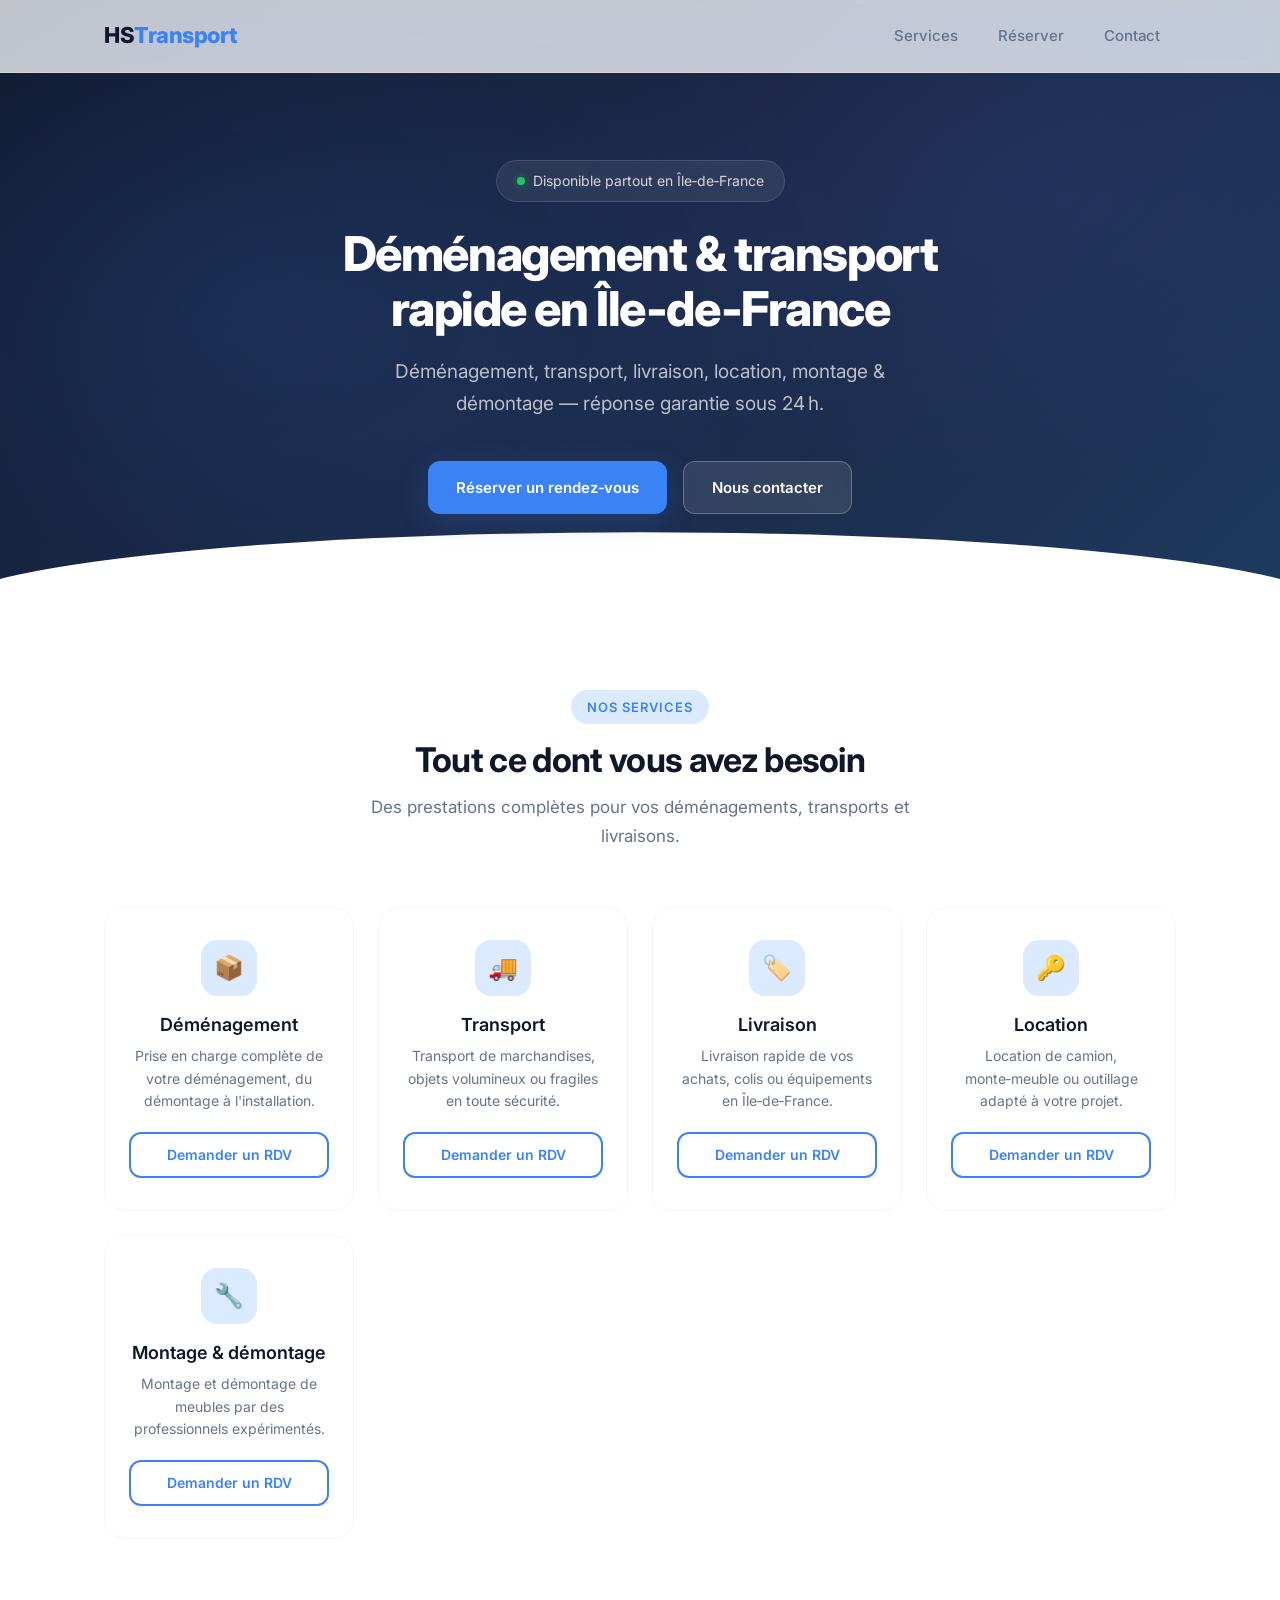
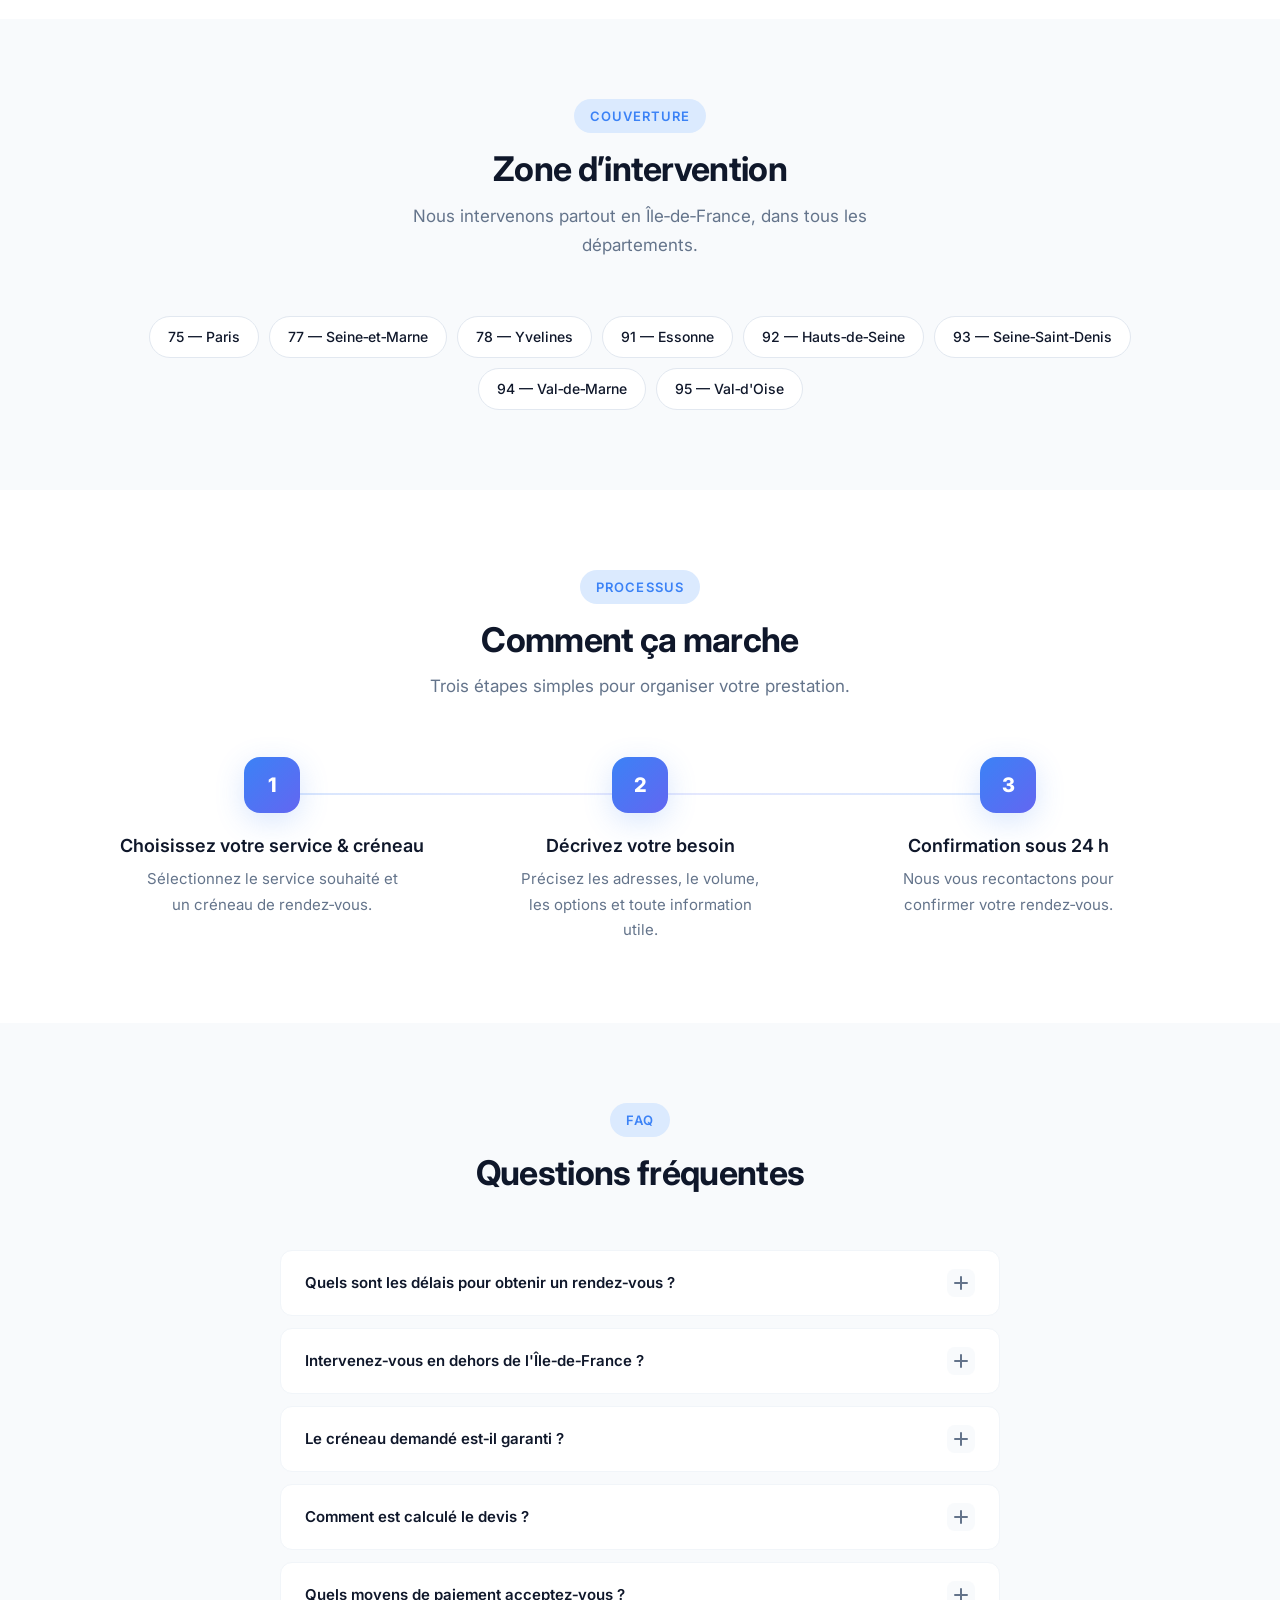
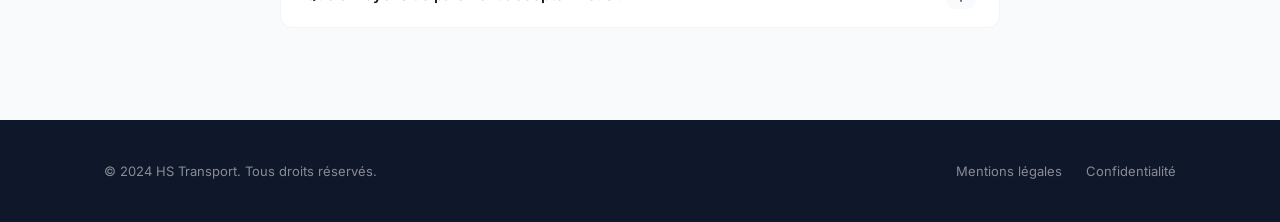
==== index.html @ 6e924445 "Initial commit - Site HS Transport Co-Authored-By: Oz <oz-agent@warp.dev>" ====
<!DOCTYPE html>
<html lang="fr">
<head>
  <meta charset="UTF-8">
  <meta name="viewport" content="width=device-width, initial-scale=1.0">
  <title>Déménagement & Transport en Île-de-France | Réservation rapide</title>
  <meta name="description" content="Déménagement, transport, livraison, location et montage de meubles partout en Île-de-France. Réservez votre créneau en ligne, réponse sous 24h.">
  <link rel="preconnect" href="https://fonts.googleapis.com">
  <link rel="preconnect" href="https://fonts.gstatic.com" crossorigin>
  <link href="https://fonts.googleapis.com/css2?family=Inter:wght@400;500;600;700;800&display=swap" rel="stylesheet">
  <link rel="stylesheet" href="css/style.css">
</head>
<body>

  <!-- ====== HEADER ====== -->
  <header class="header" role="banner">
    <div class="container">
      <a href="index.html" class="logo" aria-label="Accueil">HS<span>Transport</span></a>
      <nav class="nav" id="mainNav" role="navigation" aria-label="Navigation principale">
        <a href="#services">Services</a>
        <a href="reserver.html">Réserver</a>
        <a href="contact.html">Contact</a>
      </nav>
      <button class="nav-toggle" id="navToggle" aria-label="Ouvrir le menu" aria-expanded="false" aria-controls="mainNav">
        <svg viewBox="0 0 24 24" fill="none" stroke-width="2" stroke-linecap="round">
          <line x1="3" y1="6" x2="21" y2="6"/>
          <line x1="3" y1="12" x2="21" y2="12"/>
          <line x1="3" y1="18" x2="21" y2="18"/>
        </svg>
      </button>
    </div>
  </header>

  <!-- ====== HERO ====== -->
  <section class="hero">
    <div class="container">
      <div class="hero-badge"><span class="dot"></span> Disponible partout en Île‑de‑France</div>
      <h1>Déménagement &amp; transport<br>rapide en Île‑de‑France</h1>
      <p>Déménagement, transport, livraison, location, montage &amp; démontage — réponse garantie sous 24 h.</p>
      <div class="hero-btns">
        <a href="reserver.html" class="btn btn-primary">Réserver un rendez‑vous</a>
        <a href="contact.html" class="btn btn-ghost">Nous contacter</a>
      </div>
    </div>
  </section>

  <!-- ====== SERVICES ====== -->
  <section id="services">
    <div class="container">
      <div class="section-header">
        <span class="section-label">Nos services</span>
        <h2>Tout ce dont vous avez besoin</h2>
        <p>Des prestations complètes pour vos déménagements, transports et livraisons.</p>
      </div>
      <div class="services-grid">

        <article class="service-card">
          <div class="icon" aria-hidden="true">📦</div>
          <h3>Déménagement</h3>
          <p>Prise en charge complète de votre déménagement, du démontage à l'installation.</p>
          <a href="reserver.html?service=demenagement" class="btn btn-outline btn-sm">Demander un RDV</a>
        </article>

        <article class="service-card">
          <div class="icon" aria-hidden="true">🚚</div>
          <h3>Transport</h3>
          <p>Transport de marchandises, objets volumineux ou fragiles en toute sécurité.</p>
          <a href="reserver.html?service=transport" class="btn btn-outline btn-sm">Demander un RDV</a>
        </article>

        <article class="service-card">
          <div class="icon" aria-hidden="true">🏷️</div>
          <h3>Livraison</h3>
          <p>Livraison rapide de vos achats, colis ou équipements en Île‑de‑France.</p>
          <a href="reserver.html?service=livraison" class="btn btn-outline btn-sm">Demander un RDV</a>
        </article>

        <article class="service-card">
          <div class="icon" aria-hidden="true">🔑</div>
          <h3>Location</h3>
          <p>Location de camion, monte‑meuble ou outillage adapté à votre projet.</p>
          <a href="reserver.html?service=location" class="btn btn-outline btn-sm">Demander un RDV</a>
        </article>

        <article class="service-card">
          <div class="icon" aria-hidden="true">🔧</div>
          <h3>Montage &amp; démontage</h3>
          <p>Montage et démontage de meubles par des professionnels expérimentés.</p>
          <a href="reserver.html?service=montage-demontage" class="btn btn-outline btn-sm">Demander un RDV</a>
        </article>

      </div>
    </div>
  </section>

  <!-- ====== ZONE ====== -->
  <section class="zone">
    <div class="container">
      <div class="section-header">
        <span class="section-label">Couverture</span>
        <h2>Zone d’intervention</h2>
        <p>Nous intervenons partout en Île‑de‑France, dans tous les départements.</p>
      </div>
      <div class="zone-depts">
        <span>75 — Paris</span>
        <span>77 — Seine‑et‑Marne</span>
        <span>78 — Yvelines</span>
        <span>91 — Essonne</span>
        <span>92 — Hauts‑de‑Seine</span>
        <span>93 — Seine‑Saint‑Denis</span>
        <span>94 — Val‑de‑Marne</span>
        <span>95 — Val‑d'Oise</span>
      </div>
    </div>
  </section>

  <!-- ====== COMMENT ÇA MARCHE ====== -->
  <section>
    <div class="container">
      <div class="section-header">
        <span class="section-label">Processus</span>
        <h2>Comment ça marche</h2>
        <p>Trois étapes simples pour organiser votre prestation.</p>
      </div>
      <div class="steps-grid">
        <div class="step">
          <div class="step-num">1</div>
          <h3>Choisissez votre service &amp; créneau</h3>
          <p>Sélectionnez le service souhaité et un créneau de rendez‑vous.</p>
        </div>
        <div class="step">
          <div class="step-num">2</div>
          <h3>Décrivez votre besoin</h3>
          <p>Précisez les adresses, le volume, les options et toute information utile.</p>
        </div>
        <div class="step">
          <div class="step-num">3</div>
          <h3>Confirmation sous 24 h</h3>
          <p>Nous vous recontactons pour confirmer votre rendez‑vous.</p>
        </div>
      </div>
    </div>
  </section>

  <!-- ====== FAQ ====== -->
  <section class="faq-section">
    <div class="container">
      <div class="section-header">
        <span class="section-label">FAQ</span>
        <h2>Questions fréquentes</h2>
      </div>
      <div class="faq-list">
        <div class="faq-item">
          <button class="faq-question" aria-expanded="false">Quels sont les délais pour obtenir un rendez‑vous ?</button>
          <div class="faq-answer" role="region">
            <p>Nous vous répondons sous 24 heures après réception de votre demande, du lundi au samedi.</p>
          </div>
        </div>
        <div class="faq-item">
          <button class="faq-question" aria-expanded="false">Intervenez‑vous en dehors de l'Île‑de‑France ?</button>
          <div class="faq-answer" role="region">
            <p>Nous couvrons principalement l'Île‑de‑France (75, 77, 78, 91, 92, 93, 94, 95). Pour les trajets plus lointains, contactez‑nous pour étudier la faisabilité.</p>
          </div>
        </div>
        <div class="faq-item">
          <button class="faq-question" aria-expanded="false">Le créneau demandé est‑il garanti ?</button>
          <div class="faq-answer" role="region">
            <p>Le créneau est une demande, pas une confirmation automatique. Nous vous confirmons la date et l'heure sous 24 h par téléphone ou email.</p>
          </div>
        </div>
        <div class="faq-item">
          <button class="faq-question" aria-expanded="false">Comment est calculé le devis ?</button>
          <div class="faq-answer" role="region">
            <p>Le devis dépend du type de prestation, du volume, de la distance et des options choisies. Nous établissons un devis personnalisé après le rendez‑vous.</p>
          </div>
        </div>
        <div class="faq-item">
          <button class="faq-question" aria-expanded="false">Quels moyens de paiement acceptez‑vous ?</button>
          <div class="faq-answer" role="region">
            <p>Le paiement s'effectue après la prestation, par virement, chèque ou espèces. Aucun paiement en ligne n'est demandé.</p>
          </div>
        </div>
      </div>
    </div>
  </section>

  <!-- ====== FOOTER ====== -->
  <footer class="footer" role="contentinfo">
    <div class="container">
      <p>&copy; 2024 HS Transport. Tous droits réservés.</p>
      <div class="footer-links">
        <a href="mentions-legales.html">Mentions légales</a>
        <a href="confidentialite.html">Confidentialité</a>
      </div>
    </div>
  </footer>

  <script src="js/main.js"></script>
</body>
</html>
---- css/style.css ----
/* ============================================
   HS TRANSPORT — DESIGN MODERNE
   ============================================ */

/* ---------- VARIABLES ---------- */
:root {
  --accent: #3b82f6;
  --accent-hover: #2563eb;
  --accent-light: #dbeafe;
  --accent-glow: rgba(59, 130, 246, 0.25);
  --text: #0f172a;
  --text-light: #64748b;
  --text-muted: #94a3b8;
  --bg: #ffffff;
  --bg-alt: #f8fafc;
  --bg-dark: #0f172a;
  --bg-dark-soft: #1e293b;
  --border: #e2e8f0;
  --border-light: #f1f5f9;
  --radius: 12px;
  --radius-lg: 20px;
  --radius-full: 9999px;
  --shadow-sm: 0 1px 2px rgba(0,0,0,0.04);
  --shadow: 0 4px 16px rgba(0,0,0,0.06);
  --shadow-md: 0 8px 30px rgba(0,0,0,0.08);
  --shadow-lg: 0 20px 50px rgba(0,0,0,0.12);
  --shadow-accent: 0 8px 30px rgba(59,130,246,0.2);
  --max-w: 1120px;
  --font: 'Inter', -apple-system, BlinkMacSystemFont, 'Segoe UI', sans-serif;
  --transition: 0.3s cubic-bezier(0.4, 0, 0.2, 1);
}

/* ---------- RESET ---------- */
*, *::before, *::after { box-sizing: border-box; margin: 0; padding: 0; }
html { scroll-behavior: smooth; font-size: 16px; }

body {
  font-family: var(--font);
  color: var(--text);
  background: var(--bg);
  line-height: 1.7;
  -webkit-font-smoothing: antialiased;
  -moz-osx-font-smoothing: grayscale;
  overflow-x: hidden;
}

img { max-width: 100%; display: block; }
a { color: var(--accent); text-decoration: none; transition: color var(--transition); }
a:hover { color: var(--accent-hover); }
ul { list-style: none; }

.sr-only {
  position: absolute; width: 1px; height: 1px;
  padding: 0; margin: -1px; overflow: hidden;
  clip: rect(0,0,0,0); white-space: nowrap; border: 0;
}

.ohnohoney { position: absolute; left: -9999px; opacity: 0; height: 0; width: 0; }

/* ---------- LAYOUT ---------- */
.container { width: 100%; max-width: var(--max-w); margin: 0 auto; padding: 0 1.5rem; }
section { padding: 5rem 0; }

/* ---------- TYPOGRAPHY ---------- */
h1 {
  font-size: clamp(2rem, 5vw, 3rem);
  font-weight: 800;
  line-height: 1.15;
  letter-spacing: -0.03em;
}
h2 {
  font-size: clamp(1.5rem, 3.5vw, 2.125rem);
  font-weight: 700;
  line-height: 1.2;
  letter-spacing: -0.02em;
}
h3 { font-size: 1.125rem; font-weight: 600; line-height: 1.4; }
p { color: var(--text-light); }

.section-header { text-align: center; margin-bottom: 3.5rem; }
.section-header p { margin-top: 0.75rem; max-width: 540px; margin-left: auto; margin-right: auto; font-size: 1.0625rem; }
.section-label {
  display: inline-block;
  font-size: 0.8125rem;
  font-weight: 600;
  text-transform: uppercase;
  letter-spacing: 0.08em;
  color: var(--accent);
  background: var(--accent-light);
  padding: 0.375rem 1rem;
  border-radius: var(--radius-full);
  margin-bottom: 1rem;
}

/* ---------- BUTTONS ---------- */
.btn {
  display: inline-flex; align-items: center; justify-content: center; gap: 0.5rem;
  padding: 0.8125rem 1.75rem; border-radius: var(--radius);
  font-size: 0.9375rem; font-weight: 600; cursor: pointer;
  border: none; transition: all var(--transition); text-decoration: none;
  white-space: nowrap; position: relative;
}
.btn-primary {
  background: var(--accent); color: #fff;
  box-shadow: var(--shadow-accent);
}
.btn-primary:hover {
  background: var(--accent-hover); color: #fff;
  transform: translateY(-2px);
  box-shadow: 0 12px 35px rgba(59,130,246,0.3);
}
.btn-outline {
  background: transparent; color: var(--accent);
  border: 2px solid var(--accent);
}
.btn-outline:hover {
  background: var(--accent); color: #fff;
  transform: translateY(-2px);
}
.btn-white {
  background: #fff; color: var(--bg-dark);
  box-shadow: var(--shadow);
}
.btn-white:hover {
  color: var(--accent); transform: translateY(-2px);
  box-shadow: var(--shadow-md);
}
.btn-ghost {
  background: rgba(255,255,255,0.1); color: #fff;
  border: 1.5px solid rgba(255,255,255,0.25);
  backdrop-filter: blur(8px);
}
.btn-ghost:hover {
  background: rgba(255,255,255,0.2); color: #fff;
  transform: translateY(-2px);
}
.btn-sm { padding: 0.5625rem 1.125rem; font-size: 0.875rem; }
.btn:disabled { opacity: 0.5; cursor: not-allowed; transform: none !important; }

/* ---------- HEADER (Glassmorphism) ---------- */
.header {
  position: fixed; top: 0; left: 0; right: 0; z-index: 100;
  background: rgba(255, 255, 255, 0.75);
  backdrop-filter: blur(16px) saturate(180%);
  -webkit-backdrop-filter: blur(16px) saturate(180%);
  border-bottom: 1px solid rgba(226, 232, 240, 0.5);
  transition: background var(--transition), box-shadow var(--transition);
}
.header.scrolled {
  background: rgba(255, 255, 255, 0.92);
  box-shadow: 0 1px 20px rgba(0,0,0,0.06);
}
.header .container {
  display: flex; align-items: center; justify-content: space-between;
  height: 72px;
}
.logo {
  font-size: 1.375rem; font-weight: 800; color: var(--text);
  letter-spacing: -0.02em;
}
.logo:hover { text-decoration: none; color: var(--text); }
.logo span { color: var(--accent); }

.nav { display: flex; align-items: center; gap: 0.5rem; }
.nav a {
  font-size: 0.9375rem; font-weight: 500; color: var(--text-light);
  padding: 0.5rem 1rem; border-radius: var(--radius);
  transition: all var(--transition);
}
.nav a:hover { color: var(--accent); background: var(--accent-light); text-decoration: none; }
.nav a.active { color: var(--accent); background: var(--accent-light); }
.nav .btn { margin-left: 0.5rem; }

.nav-toggle { display: none; background: none; border: none; cursor: pointer; padding: 0.5rem; }
.nav-toggle svg { width: 24px; height: 24px; stroke: var(--text); stroke-width: 2; }

/* ---------- HERO (Gradient sombre) ---------- */
.hero {
  padding: 10rem 0 6rem;
  background: linear-gradient(135deg, var(--bg-dark) 0%, #1a2744 50%, #1e3a5f 100%);
  position: relative;
  overflow: hidden;
}
.hero::before {
  content: '';
  position: absolute; inset: 0;
  background:
    radial-gradient(ellipse 600px 400px at 20% 50%, rgba(59,130,246,0.15), transparent),
    radial-gradient(ellipse 500px 300px at 80% 30%, rgba(99,102,241,0.1), transparent);
}
.hero::after {
  content: '';
  position: absolute; bottom: -2px; left: 0; right: 0; height: 80px;
  background: var(--bg);
  clip-path: ellipse(55% 100% at 50% 100%);
}
.hero .container { position: relative; z-index: 1; text-align: center; }
.hero h1 { color: #fff; margin-bottom: 1.25rem; }
.hero p {
  color: rgba(255,255,255,0.7); font-size: 1.1875rem;
  max-width: 560px; margin: 0 auto 2.5rem;
}
.hero-btns { display: flex; gap: 1rem; justify-content: center; flex-wrap: wrap; }

/* Floating badge */
.hero-badge {
  display: inline-flex; align-items: center; gap: 0.5rem;
  background: rgba(255,255,255,0.08); backdrop-filter: blur(8px);
  border: 1px solid rgba(255,255,255,0.12);
  padding: 0.5rem 1.25rem; border-radius: var(--radius-full);
  font-size: 0.875rem; color: rgba(255,255,255,0.8);
  margin-bottom: 1.5rem;
}
.hero-badge .dot {
  width: 8px; height: 8px; border-radius: 50%;
  background: #22c55e;
  box-shadow: 0 0 8px rgba(34,197,94,0.5);
  animation: pulse 2s ease-in-out infinite;
}
@keyframes pulse {
  0%, 100% { opacity: 1; }
  50% { opacity: 0.4; }
}

/* ---------- SERVICES (Cards modernes) ---------- */
.services-grid {
  display: grid; grid-template-columns: repeat(auto-fit, minmax(200px, 1fr));
  gap: 1.5rem;
}
.service-card {
  background: var(--bg);
  border: 1px solid var(--border-light);
  border-radius: var(--radius-lg);
  padding: 2rem 1.5rem;
  text-align: center;
  transition: all var(--transition);
  position: relative;
  overflow: hidden;
}
.service-card::before {
  content: '';
  position: absolute; top: 0; left: 0; right: 0; height: 3px;
  background: linear-gradient(90deg, var(--accent), #818cf8);
  opacity: 0; transition: opacity var(--transition);
}
.service-card:hover {
  box-shadow: var(--shadow-md);
  transform: translateY(-4px);
  border-color: transparent;
}
.service-card:hover::before { opacity: 1; }

.service-card .icon {
  width: 56px; height: 56px; border-radius: 16px;
  background: var(--accent-light);
  display: inline-flex; align-items: center; justify-content: center;
  font-size: 1.5rem; margin-bottom: 1rem;
  transition: all var(--transition);
}
.service-card:hover .icon {
  background: var(--accent);
  transform: scale(1.08);
  box-shadow: var(--shadow-accent);
}
.service-card h3 { margin-bottom: 0.5rem; }
.service-card p { font-size: 0.875rem; margin-bottom: 1.25rem; line-height: 1.6; }
.service-card .btn { width: 100%; }

/* ---------- ZONE ---------- */
.zone {
  background: var(--bg-alt);
  position: relative;
}
.zone-depts {
  display: flex; flex-wrap: wrap; gap: 0.625rem;
  justify-content: center; margin-top: 1.5rem;
}
.zone-depts span {
  background: var(--bg); border: 1px solid var(--border);
  padding: 0.5rem 1.125rem; border-radius: var(--radius-full);
  font-size: 0.875rem; font-weight: 500;
  transition: all var(--transition);
}
.zone-depts span:hover {
  border-color: var(--accent); color: var(--accent);
  box-shadow: var(--shadow-sm);
}

/* ---------- STEPS (Ligne de connexion) ---------- */
.steps-grid {
  display: grid; grid-template-columns: repeat(3, 1fr);
  gap: 2rem; position: relative;
}
.steps-grid::before {
  content: '';
  position: absolute; top: 36px; left: 15%; right: 15%;
  height: 2px;
  background: linear-gradient(90deg, var(--accent), #818cf8, var(--accent));
  opacity: 0.2;
}
.step { text-align: center; position: relative; }
.step-num {
  width: 56px; height: 56px; border-radius: 16px;
  background: linear-gradient(135deg, var(--accent), #6366f1);
  color: #fff;
  display: inline-flex; align-items: center; justify-content: center;
  font-size: 1.25rem; font-weight: 800; margin-bottom: 1.25rem;
  box-shadow: var(--shadow-accent);
  position: relative;
}
.step h3 { margin-bottom: 0.5rem; }
.step p { font-size: 0.9375rem; max-width: 260px; margin: 0 auto; }

/* ---------- FAQ ---------- */
.faq-section { background: var(--bg-alt); }
.faq-list { max-width: 720px; margin: 0 auto; }
.faq-item {
  background: var(--bg);
  border: 1px solid var(--border-light);
  border-radius: var(--radius);
  margin-bottom: 0.75rem;
  overflow: hidden;
  transition: all var(--transition);
}
.faq-item:hover { border-color: var(--border); }
.faq-item.open {
  border-color: var(--accent);
  box-shadow: 0 0 0 3px var(--accent-glow);
}
.faq-question {
  width: 100%; display: flex; align-items: center; justify-content: space-between;
  padding: 1.125rem 1.5rem;
  background: none; border: none; cursor: pointer;
  font-size: 0.9375rem; font-weight: 600; color: var(--text); text-align: left;
  font-family: var(--font);
}
.faq-question::after {
  content: '';
  width: 28px; height: 28px; flex-shrink: 0;
  background: var(--bg-alt);
  border-radius: 8px;
  background-image: url("data:image/svg+xml,%3Csvg xmlns='http://www.w3.org/2000/svg' width='14' height='14' fill='none' stroke='%2364748b' stroke-width='2' stroke-linecap='round'%3E%3Cpath d='M7 1v12M1 7h12'/%3E%3C/svg%3E");
  background-repeat: no-repeat;
  background-position: center;
  transition: all var(--transition);
}
.faq-item.open .faq-question::after {
  background-color: var(--accent-light);
  background-image: url("data:image/svg+xml,%3Csvg xmlns='http://www.w3.org/2000/svg' width='14' height='14' fill='none' stroke='%233b82f6' stroke-width='2' stroke-linecap='round'%3E%3Cpath d='M1 7h12'/%3E%3C/svg%3E");
}
.faq-answer {
  max-height: 0; overflow: hidden;
  transition: max-height 0.35s ease;
}
.faq-answer p {
  padding: 0 1.5rem 1.25rem;
  font-size: 0.9375rem; line-height: 1.7;
}
.faq-item.open .faq-answer { max-height: 300px; }

/* ---------- FORMS ---------- */
.form-page { padding: 8rem 0 5rem; }
.form-page .container { max-width: 700px; }
.form-page h1 { text-align: center; margin-bottom: 0.5rem; }
.form-page > .container > p { text-align: center; margin-bottom: 2.5rem; font-size: 1.0625rem; }

.form-group { margin-bottom: 1.375rem; }
.form-group label {
  display: block; font-size: 0.875rem; font-weight: 600;
  margin-bottom: 0.5rem; color: var(--text);
}
.form-group label .req { color: #ef4444; }
.form-group input,
.form-group select,
.form-group textarea {
  width: 100%; padding: 0.75rem 1rem;
  border: 1.5px solid var(--border); border-radius: var(--radius);
  font-size: 0.9375rem; font-family: var(--font);
  transition: all var(--transition); background: var(--bg);
  color: var(--text);
}
.form-group input::placeholder,
.form-group textarea::placeholder { color: var(--text-muted); }
.form-group input:focus,
.form-group select:focus,
.form-group textarea:focus {
  outline: none; border-color: var(--accent);
  box-shadow: 0 0 0 4px var(--accent-glow);
}
.form-group textarea { resize: vertical; min-height: 110px; }
.form-group .error-msg {
  color: #ef4444; font-size: 0.8125rem; margin-top: 0.375rem;
  display: none; font-weight: 500;
}
.form-group.has-error input,
.form-group.has-error select,
.form-group.has-error textarea {
  border-color: #ef4444;
  box-shadow: 0 0 0 4px rgba(239,68,68,0.1);
}
.form-group.has-error .error-msg { display: block; }

.form-row { display: grid; grid-template-columns: 1fr 1fr; gap: 1.125rem; }

/* Checkbox group */
.checkbox-group { display: flex; flex-direction: column; gap: 0.625rem; margin-top: 0.375rem; }
.checkbox-group label {
  display: flex; align-items: center; gap: 0.625rem;
  font-weight: 400; cursor: pointer; font-size: 0.9375rem;
  padding: 0.5rem 0.75rem; border-radius: var(--radius);
  transition: background var(--transition);
}
.checkbox-group label:hover { background: var(--bg-alt); }
.checkbox-group input[type="checkbox"] {
  width: 18px; height: 18px; accent-color: var(--accent);
  border-radius: 4px;
}

/* Wizard steps */
.wizard-steps {
  display: flex; justify-content: center; gap: 0; margin-bottom: 2.5rem;
}
.wizard-step {
  display: flex; align-items: center; gap: 0.625rem;
  font-size: 0.875rem; font-weight: 600; color: var(--text-muted);
  padding: 0.625rem 1.125rem;
  transition: all var(--transition);
}
.wizard-step .num {
  width: 32px; height: 32px; border-radius: 10px;
  display: inline-flex; align-items: center; justify-content: center;
  font-size: 0.8125rem; font-weight: 700;
  border: 2px solid var(--border); color: var(--text-muted);
  transition: all var(--transition);
}
.wizard-step.active { color: var(--accent); }
.wizard-step.active .num {
  background: var(--accent); color: #fff; border-color: var(--accent);
  box-shadow: var(--shadow-accent);
}
.wizard-step.done .num {
  background: #22c55e; color: #fff; border-color: #22c55e;
  box-shadow: 0 4px 12px rgba(34,197,94,0.25);
}
.wizard-step.done { color: #22c55e; }
.wizard-divider {
  width: 48px; height: 2px;
  background: var(--border); align-self: center;
  border-radius: 1px;
}

.wizard-panel { display: none; }
.wizard-panel.active { display: block; animation: fadeIn 0.3s ease; }

.form-actions {
  display: flex; gap: 1rem; justify-content: flex-end; margin-top: 2rem;
}

/* RGPD */
.rgpd-group { margin: 1.75rem 0; }
.rgpd-group label {
  display: flex; align-items: flex-start; gap: 0.625rem;
  font-weight: 400; font-size: 0.875rem; cursor: pointer;
  color: var(--text-light); line-height: 1.6;
}
.rgpd-group input[type="checkbox"] {
  margin-top: 0.2rem; width: 18px; height: 18px; flex-shrink: 0;
  accent-color: var(--accent);
}

/* ---------- CONFIRMATION ---------- */
.confirmation {
  text-align: center; padding: 8rem 0 5rem;
}
.confirmation .check-icon {
  width: 80px; height: 80px;
  background: linear-gradient(135deg, #22c55e, #16a34a);
  border-radius: 24px;
  display: inline-flex; align-items: center; justify-content: center;
  margin-bottom: 2rem;
  box-shadow: 0 12px 30px rgba(34,197,94,0.25);
}
.confirmation .check-icon svg { width: 36px; height: 36px; stroke: #fff; }
.confirmation h2 { margin-bottom: 0.75rem; }
.confirmation p { max-width: 480px; margin: 0 auto 2rem; font-size: 1.0625rem; }

/* ---------- CONTACT ---------- */
.contact-grid { display: grid; grid-template-columns: 1fr 1fr; gap: 3.5rem; }
.contact-info h3 { margin-bottom: 1.25rem; font-size: 1.25rem; }
.contact-info-item {
  display: flex; align-items: flex-start; gap: 1rem; margin-bottom: 1.25rem;
}
.contact-info-item svg {
  width: 20px; height: 20px; stroke: var(--accent); flex-shrink: 0; margin-top: 4px;
}
.contact-info-item p { color: var(--text); font-size: 0.9375rem; }
.contact-info-item strong { display: block; font-size: 0.9375rem; color: var(--text); margin-bottom: 0.125rem; }

.contact-badge {
  margin-top: 2rem; padding: 1.25rem 1.5rem;
  background: linear-gradient(135deg, var(--accent-light), #ede9fe);
  border-radius: var(--radius);
  border: none;
}
.contact-badge p { color: var(--text); font-size: 0.9375rem; font-weight: 600; }

/* ---------- FOOTER ---------- */
.footer {
  background: var(--bg-dark); color: rgba(255,255,255,0.5);
  padding: 2.5rem 0;
}
.footer .container {
  display: flex; align-items: center; justify-content: space-between;
  flex-wrap: wrap; gap: 1rem;
}
.footer p { font-size: 0.8125rem; color: rgba(255,255,255,0.5); }
.footer-links { display: flex; gap: 1.5rem; }
.footer-links a {
  font-size: 0.8125rem; color: rgba(255,255,255,0.5);
  transition: color var(--transition);
}
.footer-links a:hover { color: #fff; }

/* ---------- LEGAL PAGES ---------- */
.legal-page { padding: 8rem 0 5rem; }
.legal-page .container { max-width: 720px; }
.legal-page h1 { margin-bottom: 2rem; }
.legal-page h2 { font-size: 1.25rem; margin-top: 2.5rem; margin-bottom: 0.75rem; }
.legal-page p, .legal-page li {
  font-size: 0.9375rem; color: var(--text-light);
  margin-bottom: 0.75rem; line-height: 1.7;
}
.legal-page ul { padding-left: 1.25rem; list-style: disc; }

/* ---------- ANIMATIONS ---------- */
@keyframes fadeIn {
  from { opacity: 0; transform: translateY(8px); }
  to { opacity: 1; transform: translateY(0); }
}
@keyframes fadeUp {
  from { opacity: 0; transform: translateY(24px); }
  to { opacity: 1; transform: translateY(0); }
}

@media (prefers-reduced-motion: no-preference) {
  .service-card { animation: fadeUp 0.5s ease forwards; }
  .service-card:nth-child(1) { animation-delay: 0s; }
  .service-card:nth-child(2) { animation-delay: 0.06s; }
  .service-card:nth-child(3) { animation-delay: 0.12s; }
  .service-card:nth-child(4) { animation-delay: 0.18s; }
  .service-card:nth-child(5) { animation-delay: 0.24s; }
}

/* ---------- RESPONSIVE ---------- */
@media (max-width: 768px) {
  section { padding: 3.5rem 0; }

  .nav {
    display: none; position: fixed; top: 72px; left: 0; right: 0;
    background: rgba(255,255,255,0.97);
    backdrop-filter: blur(16px);
    flex-direction: column; padding: 1.5rem;
    gap: 0.5rem; border-bottom: 1px solid var(--border);
    box-shadow: var(--shadow-lg);
  }
  .nav.open { display: flex; }
  .nav a { padding: 0.75rem 1rem; }
  .nav-toggle { display: block; }

  .hero { padding: 8rem 0 4.5rem; }
  .hero::after { height: 40px; }

  .services-grid { grid-template-columns: 1fr; }
  .steps-grid { grid-template-columns: 1fr; gap: 2rem; }
  .steps-grid::before { display: none; }

  .form-page { padding: 6rem 0 4rem; }
  .form-row { grid-template-columns: 1fr; }
  .contact-grid { grid-template-columns: 1fr; gap: 2.5rem; }

  .wizard-step span:not(.num) { display: none; }

  .confirmation { padding: 6rem 0 4rem; }
  .legal-page { padding: 6rem 0 4rem; }

  .footer .container { flex-direction: column; text-align: center; }
}

@media (max-width: 480px) {
  .hero-btns { flex-direction: column; align-items: center; }
  .hero-btns .btn { width: 100%; max-width: 280px; }
}
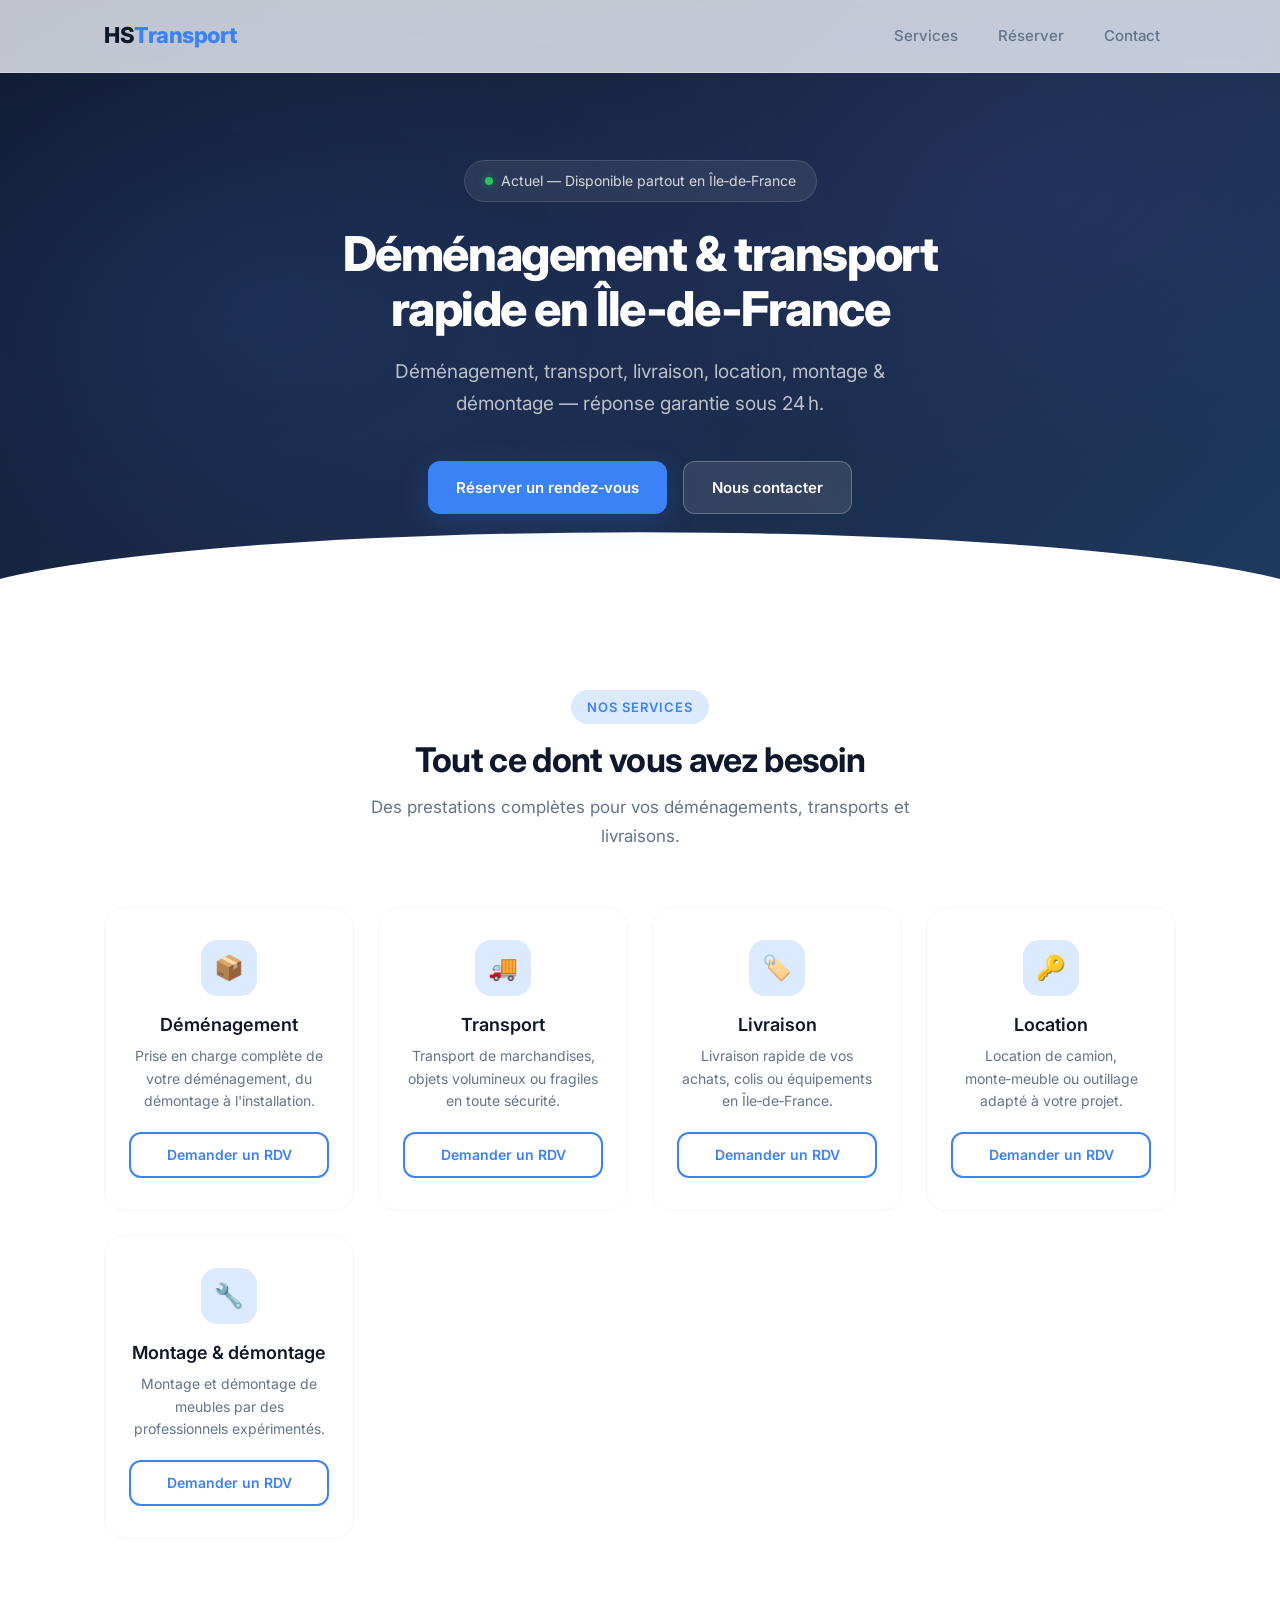
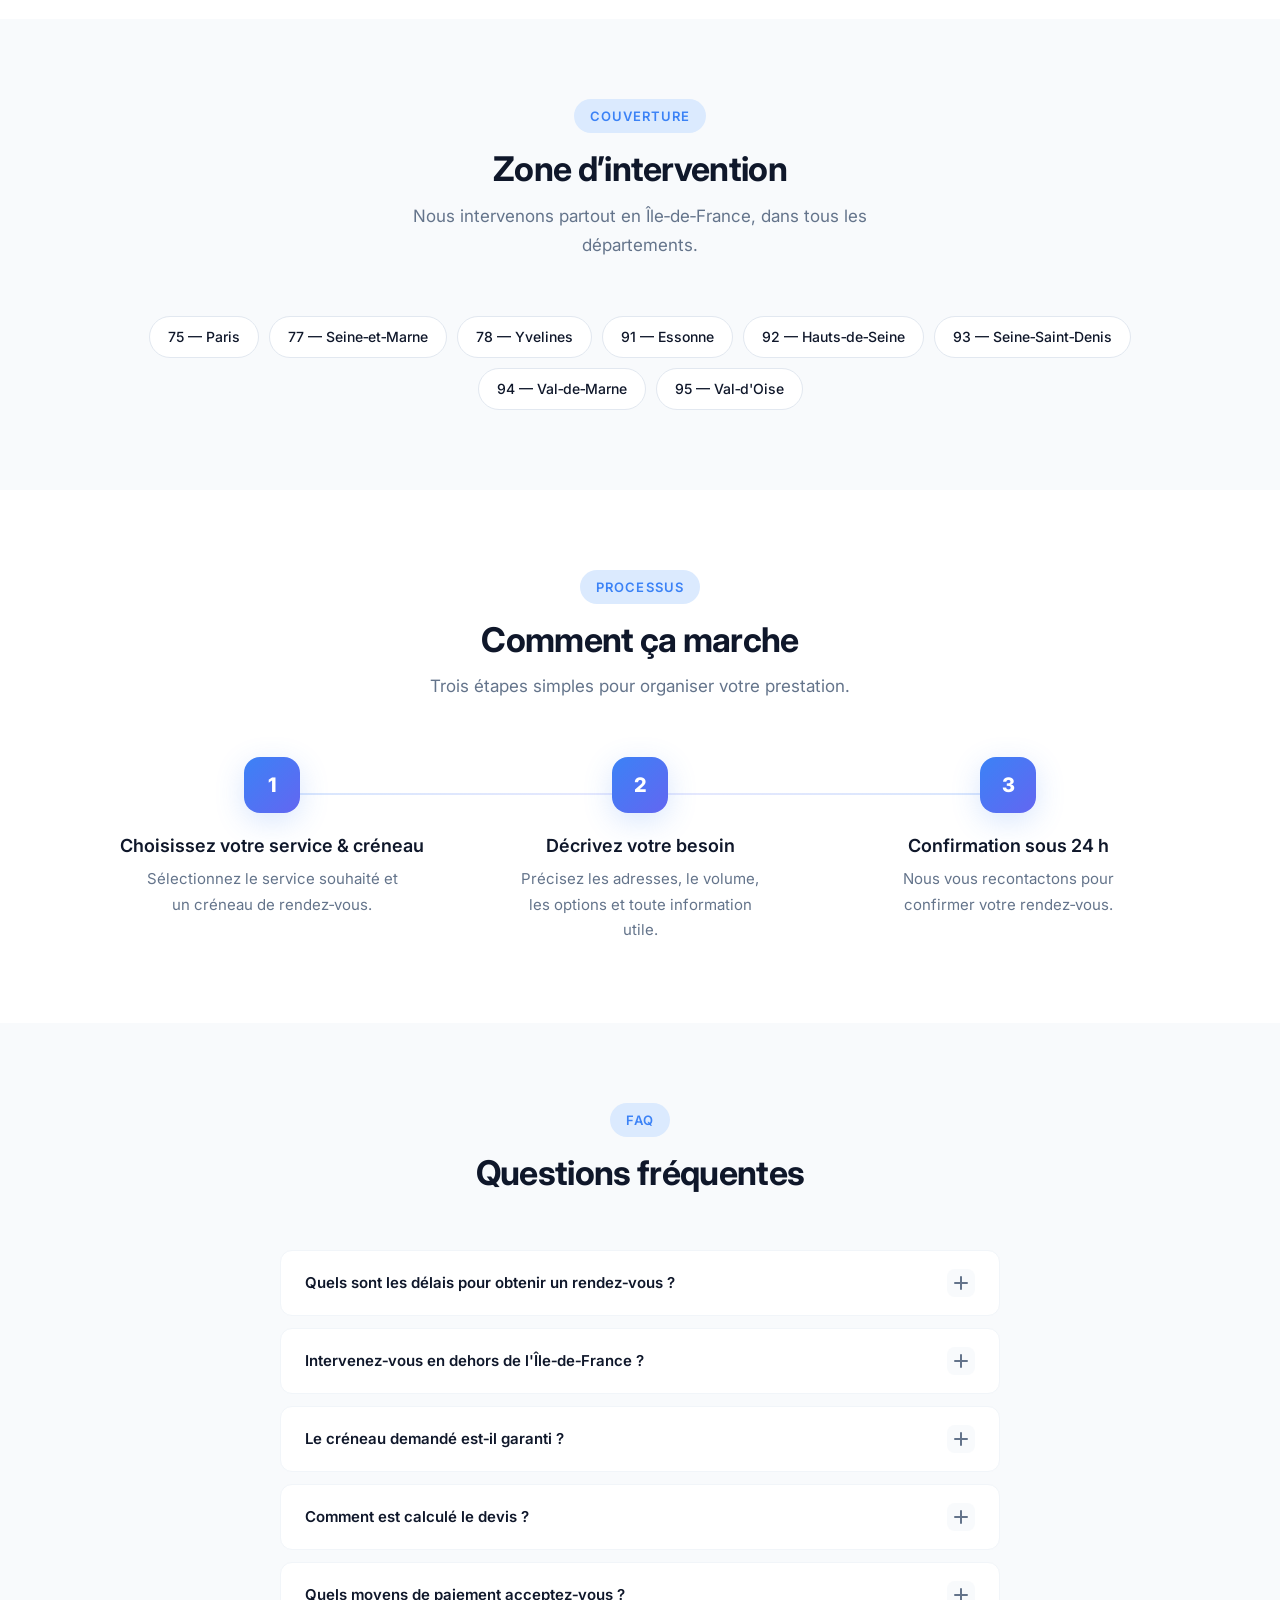
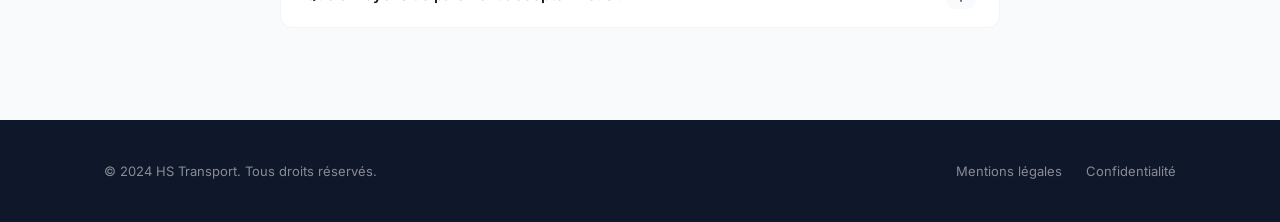
==== commit 0079b279: "Add 'Actuel' to hero badge Co-Authored-By: Oz <oz-agent@warp.dev>" ====
--- a/index.html
+++ b/index.html
@@ -34,7 +34,7 @@
   <!-- ====== HERO ====== -->
   <section class="hero">
     <div class="container">
-      <div class="hero-badge"><span class="dot"></span> Disponible partout en Île‑de‑France</div>
+      <div class="hero-badge"><span class="dot"></span> Actuel — Disponible partout en Île‑de‑France</div>
       <h1>Déménagement &amp; transport<br>rapide en Île‑de‑France</h1>
       <p>Déménagement, transport, livraison, location, montage &amp; démontage — réponse garantie sous 24 h.</p>
       <div class="hero-btns">
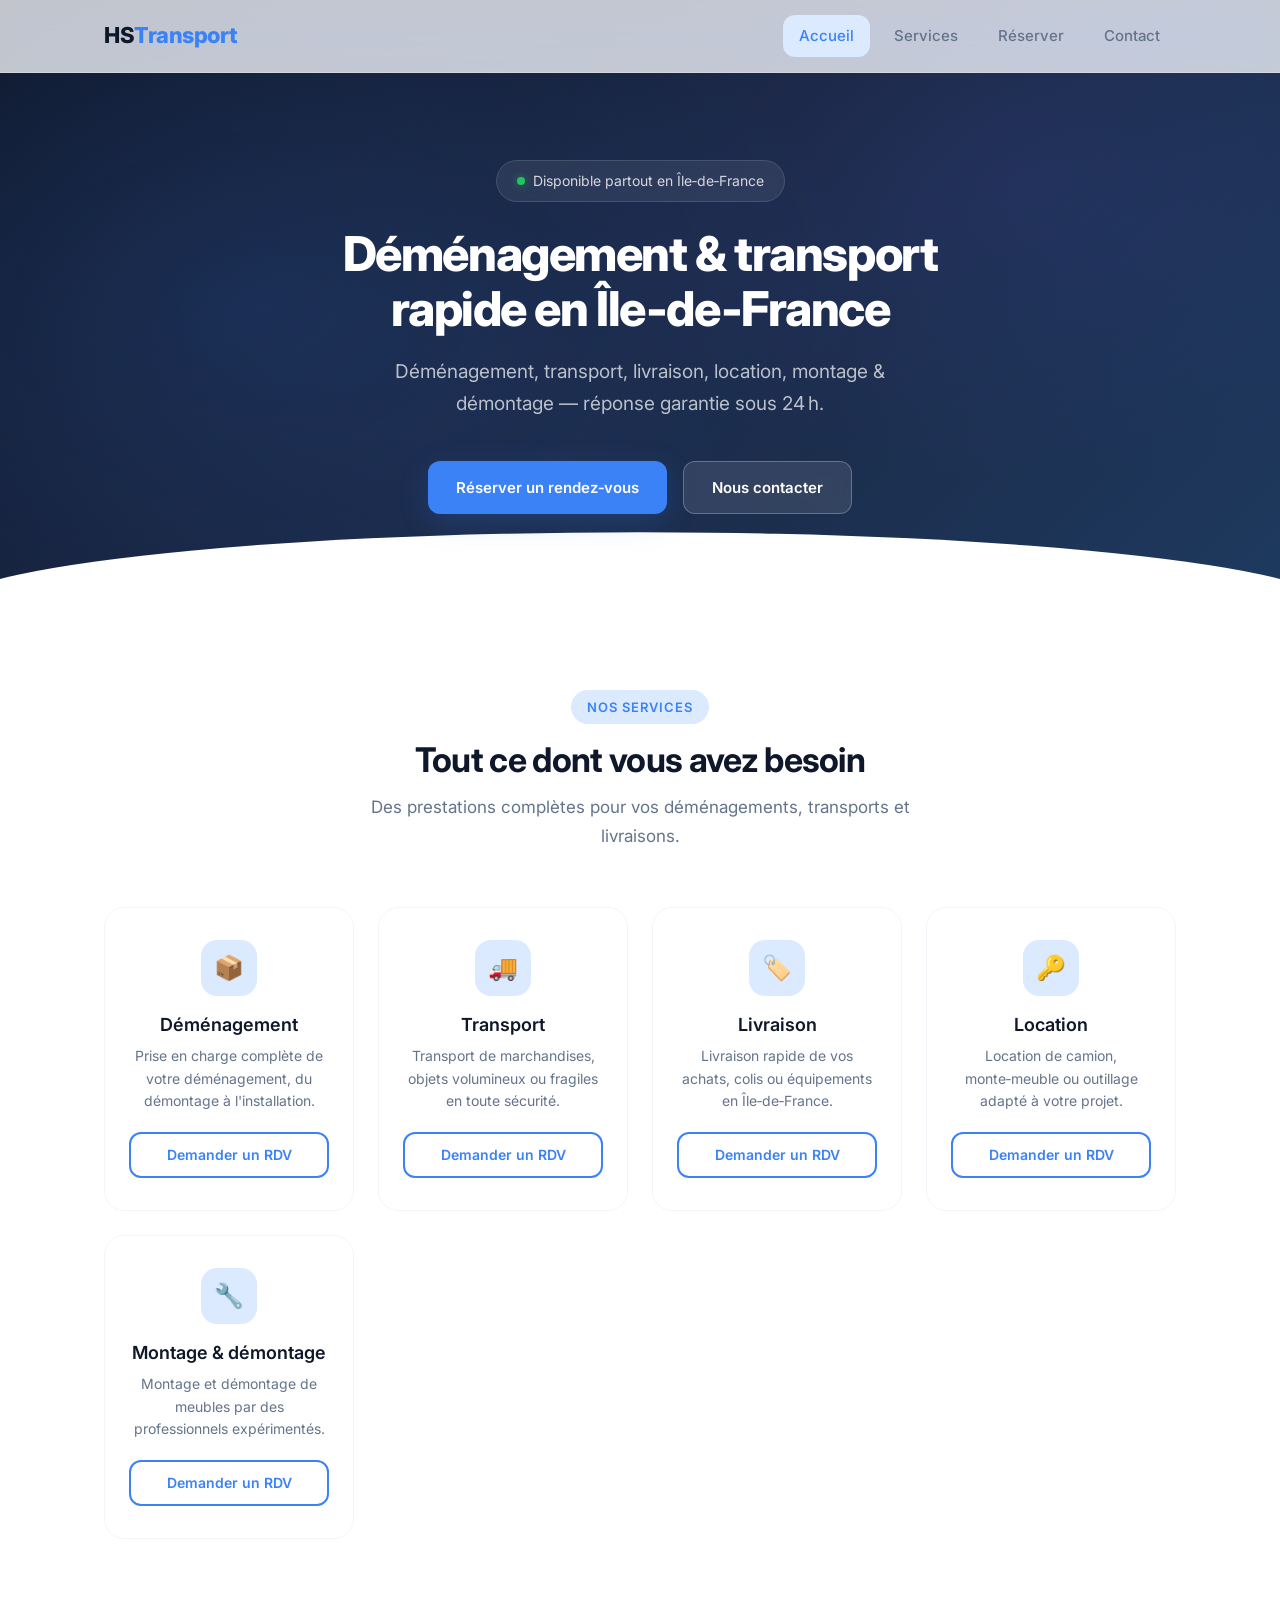
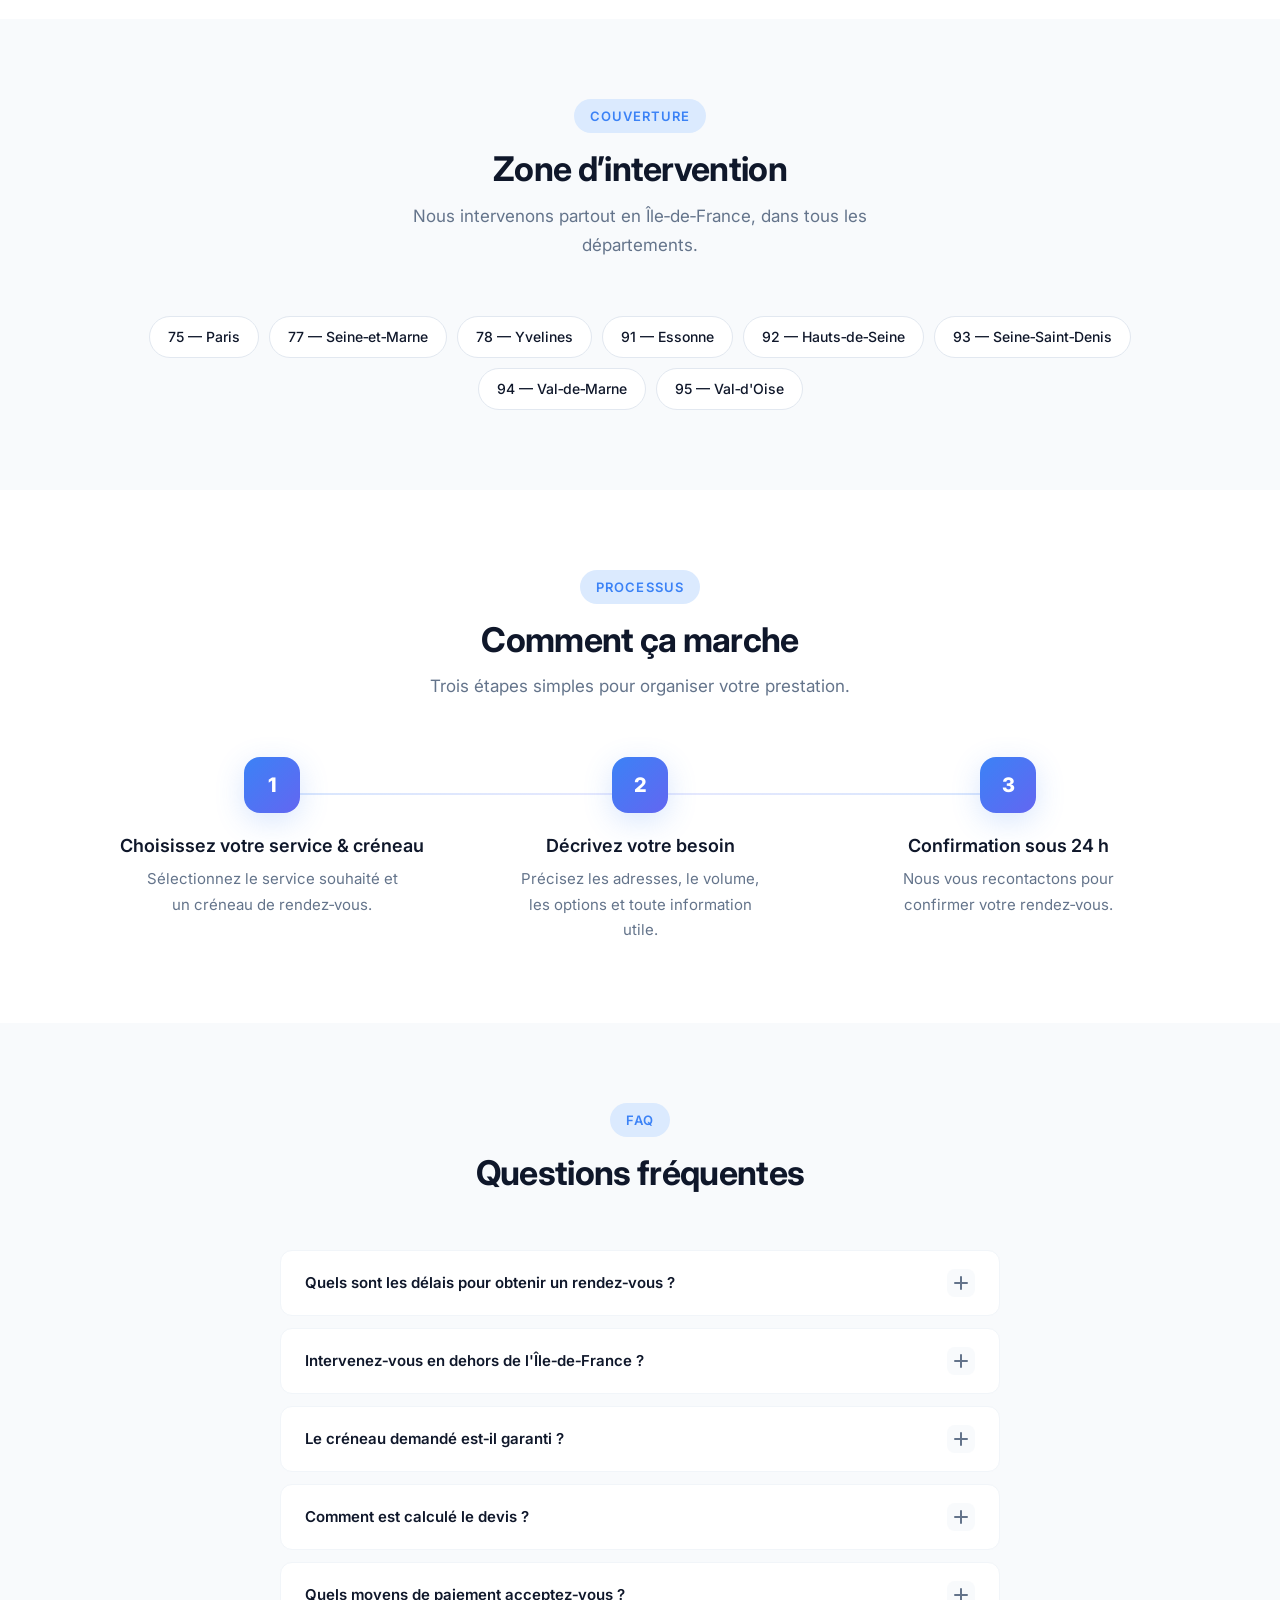
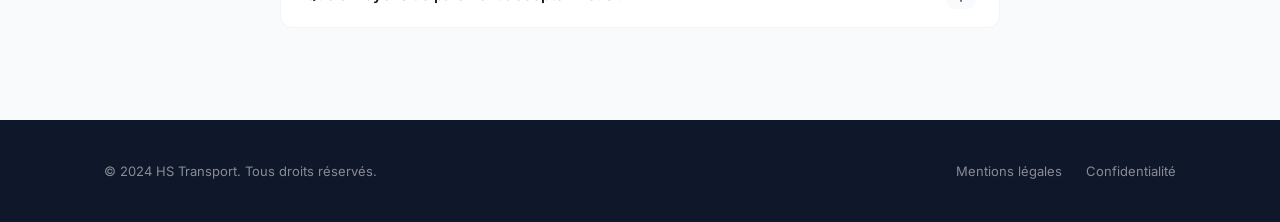
==== commit 80a0fa5a: "Add Accueil link to navigation on all pages Co-Authored-By: Oz <oz-agent@warp.dev>" ====
--- a/index.html
+++ b/index.html
@@ -17,6 +17,7 @@
     <div class="container">
       <a href="index.html" class="logo" aria-label="Accueil">HS<span>Transport</span></a>
       <nav class="nav" id="mainNav" role="navigation" aria-label="Navigation principale">
+        <a href="index.html" class="active">Accueil</a>
         <a href="#services">Services</a>
         <a href="reserver.html">Réserver</a>
         <a href="contact.html">Contact</a>
@@ -34,7 +35,7 @@
   <!-- ====== HERO ====== -->
   <section class="hero">
     <div class="container">
-      <div class="hero-badge"><span class="dot"></span> Actuel — Disponible partout en Île‑de‑France</div>
+      <div class="hero-badge"><span class="dot"></span> Disponible partout en Île‑de‑France</div>
       <h1>Déménagement &amp; transport<br>rapide en Île‑de‑France</h1>
       <p>Déménagement, transport, livraison, location, montage &amp; démontage — réponse garantie sous 24 h.</p>
       <div class="hero-btns">
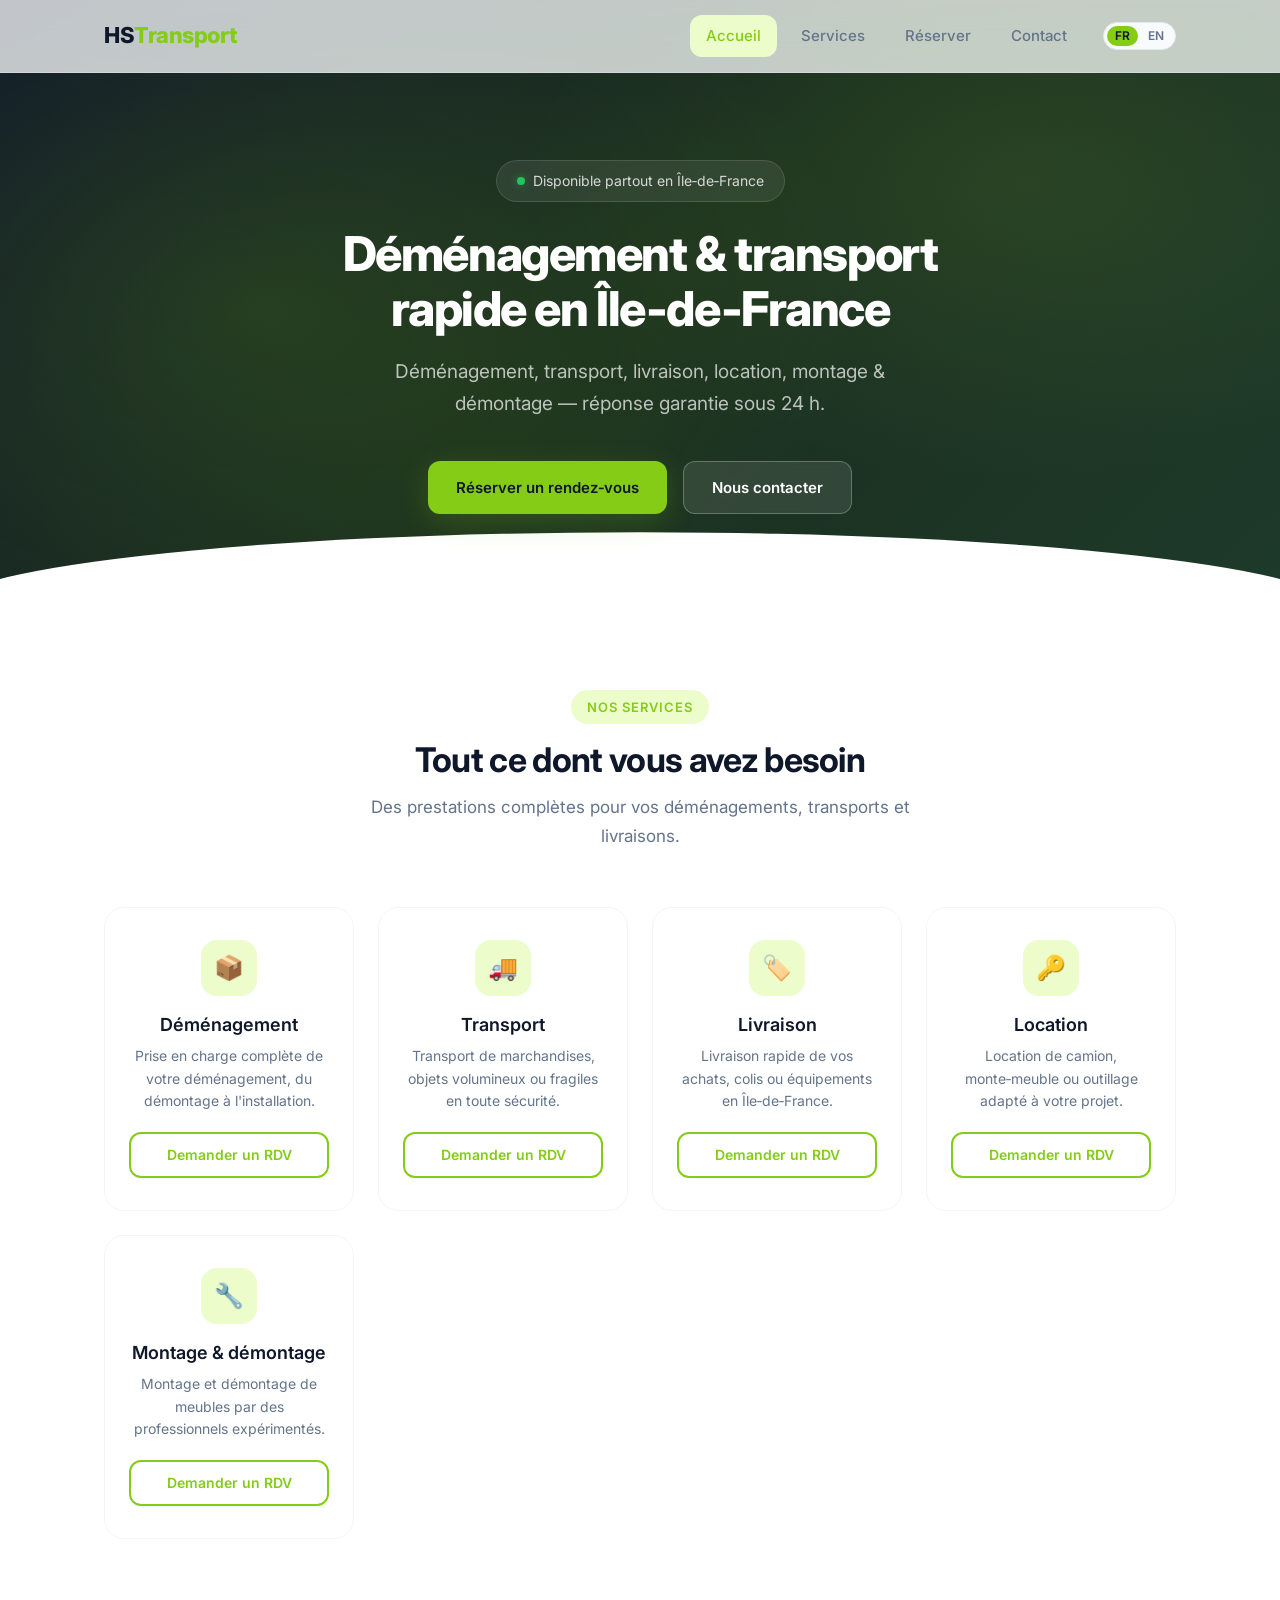
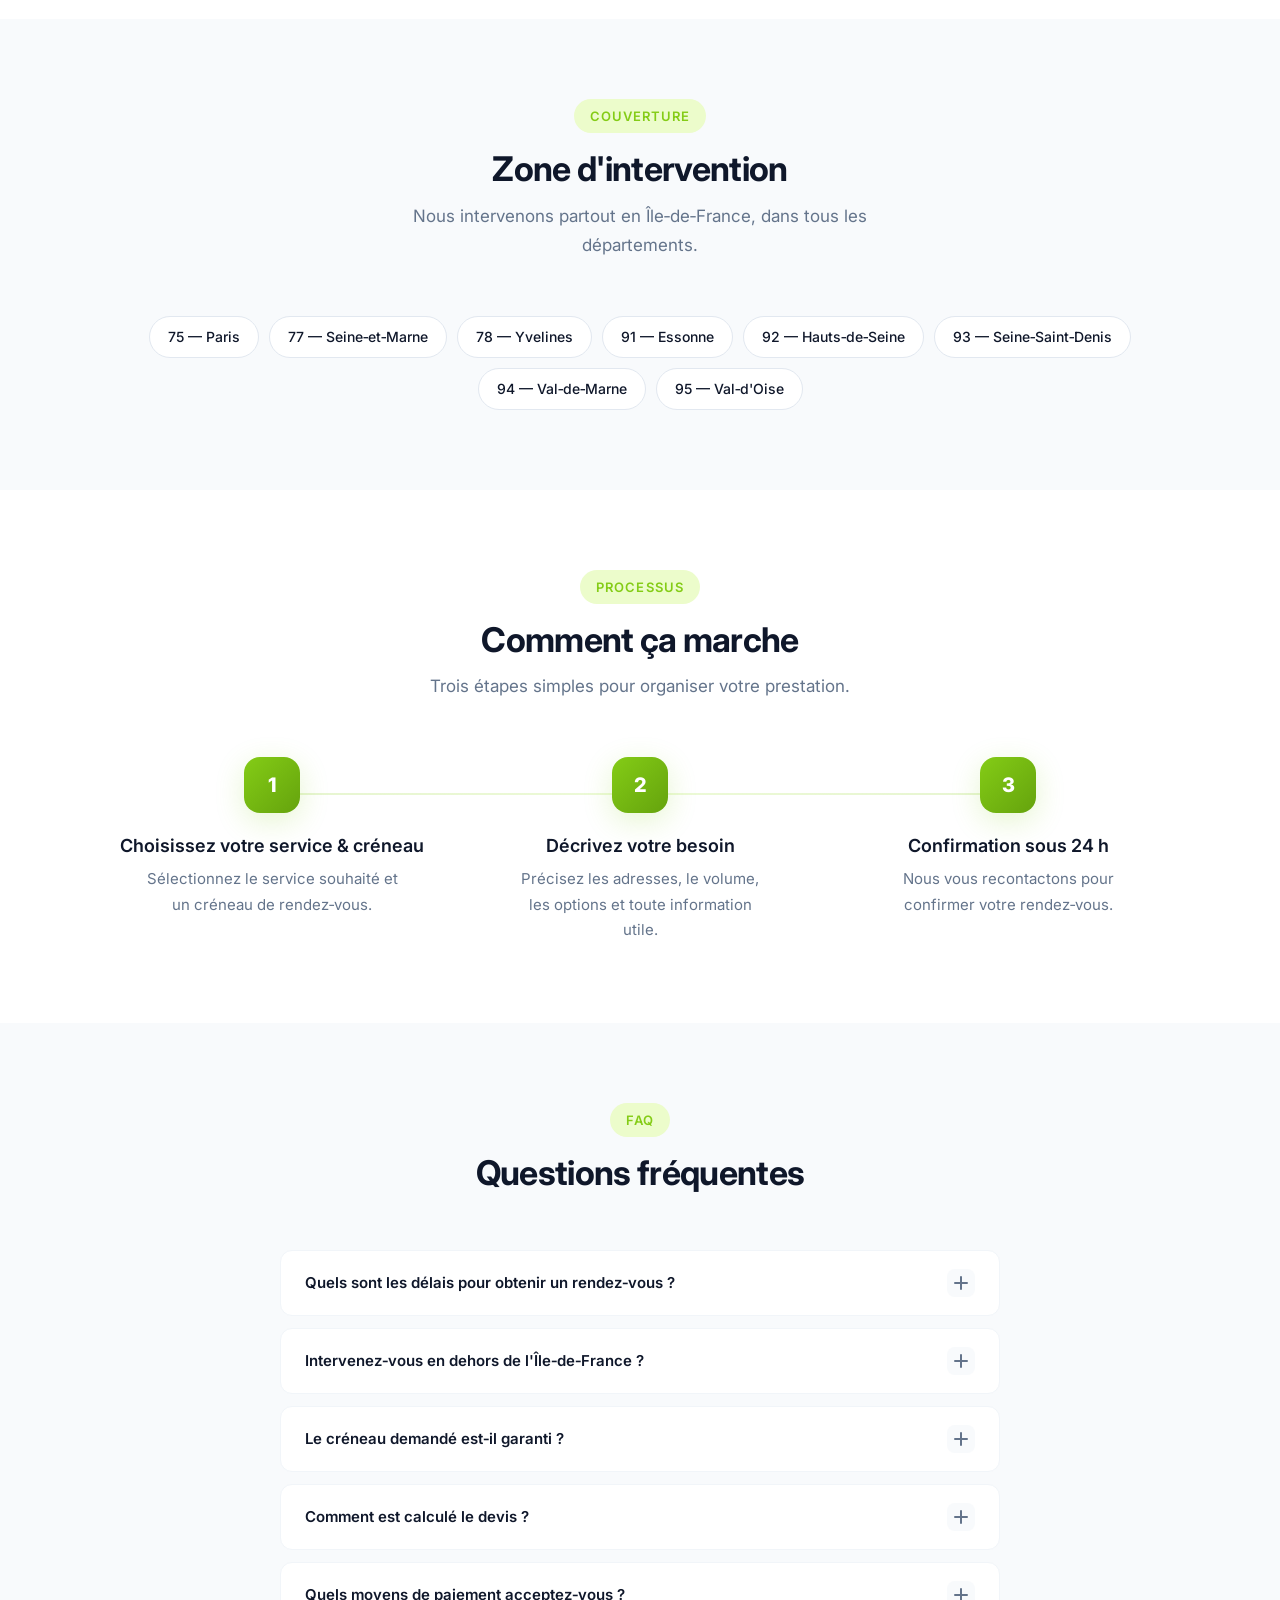
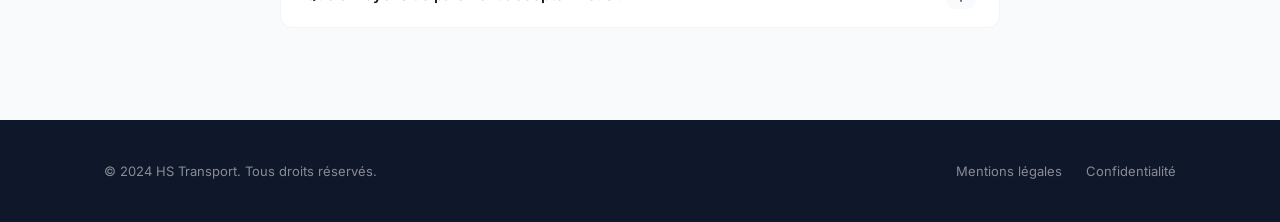
==== commit 5823f9e0: "feat: accent vert citron + sélecteur de langue FR/EN - Remplacement de toutes les couleurs accent bl" ====
--- a/index.html
+++ b/index.html
@@ -17,10 +17,14 @@
     <div class="container">
       <a href="index.html" class="logo" aria-label="Accueil">HS<span>Transport</span></a>
       <nav class="nav" id="mainNav" role="navigation" aria-label="Navigation principale">
-        <a href="index.html" class="active">Accueil</a>
-        <a href="#services">Services</a>
-        <a href="reserver.html">Réserver</a>
-        <a href="contact.html">Contact</a>
+        <a href="index.html" class="active" data-i18n="nav.home">Accueil</a>
+        <a href="#services" data-i18n="nav.services">Services</a>
+        <a href="reserver.html" data-i18n="nav.book">Réserver</a>
+        <a href="contact.html" data-i18n="nav.contact">Contact</a>
+        <button class="lang-toggle" id="langToggle" type="button" aria-label="Switch language">
+          <span class="lang-opt active" data-lang="fr">FR</span>
+          <span class="lang-opt" data-lang="en">EN</span>
+        </button>
       </nav>
       <button class="nav-toggle" id="navToggle" aria-label="Ouvrir le menu" aria-expanded="false" aria-controls="mainNav">
         <svg viewBox="0 0 24 24" fill="none" stroke-width="2" stroke-linecap="round">
@@ -35,12 +39,12 @@
   <!-- ====== HERO ====== -->
   <section class="hero">
     <div class="container">
-      <div class="hero-badge"><span class="dot"></span> Disponible partout en Île‑de‑France</div>
-      <h1>Déménagement &amp; transport<br>rapide en Île‑de‑France</h1>
-      <p>Déménagement, transport, livraison, location, montage &amp; démontage — réponse garantie sous 24 h.</p>
+      <div class="hero-badge"><span class="dot"></span> <span data-i18n="hero.badge">Disponible partout en Île‑de‑France</span></div>
+      <h1 data-i18n="hero.title">Déménagement &amp; transport<br>rapide en Île‑de‑France</h1>
+      <p data-i18n="hero.desc">Déménagement, transport, livraison, location, montage &amp; démontage — réponse garantie sous 24 h.</p>
       <div class="hero-btns">
-        <a href="reserver.html" class="btn btn-primary">Réserver un rendez‑vous</a>
-        <a href="contact.html" class="btn btn-ghost">Nous contacter</a>
+        <a href="reserver.html" class="btn btn-primary" data-i18n="hero.cta">Réserver un rendez‑vous</a>
+        <a href="contact.html" class="btn btn-ghost" data-i18n="hero.cta2">Nous contacter</a>
       </div>
     </div>
   </section>
@@ -49,45 +53,45 @@
   <section id="services">
     <div class="container">
       <div class="section-header">
-        <span class="section-label">Nos services</span>
-        <h2>Tout ce dont vous avez besoin</h2>
-        <p>Des prestations complètes pour vos déménagements, transports et livraisons.</p>
+        <span class="section-label" data-i18n="svc.label">Nos services</span>
+        <h2 data-i18n="svc.title">Tout ce dont vous avez besoin</h2>
+        <p data-i18n="svc.desc">Des prestations complètes pour vos déménagements, transports et livraisons.</p>
       </div>
       <div class="services-grid">
 
         <article class="service-card">
           <div class="icon" aria-hidden="true">📦</div>
-          <h3>Déménagement</h3>
-          <p>Prise en charge complète de votre déménagement, du démontage à l'installation.</p>
-          <a href="reserver.html?service=demenagement" class="btn btn-outline btn-sm">Demander un RDV</a>
+          <h3 data-i18n="svc.dem.t">Déménagement</h3>
+          <p data-i18n="svc.dem.d">Prise en charge complète de votre déménagement, du démontage à l'installation.</p>
+          <a href="reserver.html?service=demenagement" class="btn btn-outline btn-sm" data-i18n="svc.cta">Demander un RDV</a>
         </article>
 
         <article class="service-card">
           <div class="icon" aria-hidden="true">🚚</div>
-          <h3>Transport</h3>
-          <p>Transport de marchandises, objets volumineux ou fragiles en toute sécurité.</p>
-          <a href="reserver.html?service=transport" class="btn btn-outline btn-sm">Demander un RDV</a>
+          <h3 data-i18n="svc.tra.t">Transport</h3>
+          <p data-i18n="svc.tra.d">Transport de marchandises, objets volumineux ou fragiles en toute sécurité.</p>
+          <a href="reserver.html?service=transport" class="btn btn-outline btn-sm" data-i18n="svc.cta">Demander un RDV</a>
         </article>
 
         <article class="service-card">
           <div class="icon" aria-hidden="true">🏷️</div>
-          <h3>Livraison</h3>
-          <p>Livraison rapide de vos achats, colis ou équipements en Île‑de‑France.</p>
-          <a href="reserver.html?service=livraison" class="btn btn-outline btn-sm">Demander un RDV</a>
+          <h3 data-i18n="svc.liv.t">Livraison</h3>
+          <p data-i18n="svc.liv.d">Livraison rapide de vos achats, colis ou équipements en Île‑de‑France.</p>
+          <a href="reserver.html?service=livraison" class="btn btn-outline btn-sm" data-i18n="svc.cta">Demander un RDV</a>
         </article>
 
         <article class="service-card">
           <div class="icon" aria-hidden="true">🔑</div>
-          <h3>Location</h3>
-          <p>Location de camion, monte‑meuble ou outillage adapté à votre projet.</p>
-          <a href="reserver.html?service=location" class="btn btn-outline btn-sm">Demander un RDV</a>
+          <h3 data-i18n="svc.loc.t">Location</h3>
+          <p data-i18n="svc.loc.d">Location de camion, monte‑meuble ou outillage adapté à votre projet.</p>
+          <a href="reserver.html?service=location" class="btn btn-outline btn-sm" data-i18n="svc.cta">Demander un RDV</a>
         </article>
 
         <article class="service-card">
           <div class="icon" aria-hidden="true">🔧</div>
-          <h3>Montage &amp; démontage</h3>
-          <p>Montage et démontage de meubles par des professionnels expérimentés.</p>
-          <a href="reserver.html?service=montage-demontage" class="btn btn-outline btn-sm">Demander un RDV</a>
+          <h3 data-i18n="svc.mon.t">Montage &amp; démontage</h3>
+          <p data-i18n="svc.mon.d">Montage et démontage de meubles par des professionnels expérimentés.</p>
+          <a href="reserver.html?service=montage-demontage" class="btn btn-outline btn-sm" data-i18n="svc.cta">Demander un RDV</a>
         </article>
 
       </div>
@@ -98,9 +102,9 @@
   <section class="zone">
     <div class="container">
       <div class="section-header">
-        <span class="section-label">Couverture</span>
-        <h2>Zone d’intervention</h2>
-        <p>Nous intervenons partout en Île‑de‑France, dans tous les départements.</p>
+        <span class="section-label" data-i18n="zone.label">Couverture</span>
+        <h2 data-i18n="zone.title">Zone d'intervention</h2>
+        <p data-i18n="zone.desc">Nous intervenons partout en Île‑de‑France, dans tous les départements.</p>
       </div>
       <div class="zone-depts">
         <span>75 — Paris</span>
@@ -119,25 +123,25 @@
   <section>
     <div class="container">
       <div class="section-header">
-        <span class="section-label">Processus</span>
-        <h2>Comment ça marche</h2>
-        <p>Trois étapes simples pour organiser votre prestation.</p>
+        <span class="section-label" data-i18n="steps.label">Processus</span>
+        <h2 data-i18n="steps.title">Comment ça marche</h2>
+        <p data-i18n="steps.desc">Trois étapes simples pour organiser votre prestation.</p>
       </div>
       <div class="steps-grid">
         <div class="step">
           <div class="step-num">1</div>
-          <h3>Choisissez votre service &amp; créneau</h3>
-          <p>Sélectionnez le service souhaité et un créneau de rendez‑vous.</p>
+          <h3 data-i18n="steps.1.t">Choisissez votre service &amp; créneau</h3>
+          <p data-i18n="steps.1.d">Sélectionnez le service souhaité et un créneau de rendez‑vous.</p>
         </div>
         <div class="step">
           <div class="step-num">2</div>
-          <h3>Décrivez votre besoin</h3>
-          <p>Précisez les adresses, le volume, les options et toute information utile.</p>
+          <h3 data-i18n="steps.2.t">Décrivez votre besoin</h3>
+          <p data-i18n="steps.2.d">Précisez les adresses, le volume, les options et toute information utile.</p>
         </div>
         <div class="step">
           <div class="step-num">3</div>
-          <h3>Confirmation sous 24 h</h3>
-          <p>Nous vous recontactons pour confirmer votre rendez‑vous.</p>
+          <h3 data-i18n="steps.3.t">Confirmation sous 24 h</h3>
+          <p data-i18n="steps.3.d">Nous vous recontactons pour confirmer votre rendez‑vous.</p>
         </div>
       </div>
     </div>
@@ -148,37 +152,37 @@
     <div class="container">
       <div class="section-header">
         <span class="section-label">FAQ</span>
-        <h2>Questions fréquentes</h2>
+        <h2 data-i18n="faq.title">Questions fréquentes</h2>
       </div>
       <div class="faq-list">
         <div class="faq-item">
-          <button class="faq-question" aria-expanded="false">Quels sont les délais pour obtenir un rendez‑vous ?</button>
-          <div class="faq-answer" role="region">
-            <p>Nous vous répondons sous 24 heures après réception de votre demande, du lundi au samedi.</p>
-          </div>
-        </div>
-        <div class="faq-item">
-          <button class="faq-question" aria-expanded="false">Intervenez‑vous en dehors de l'Île‑de‑France ?</button>
-          <div class="faq-answer" role="region">
-            <p>Nous couvrons principalement l'Île‑de‑France (75, 77, 78, 91, 92, 93, 94, 95). Pour les trajets plus lointains, contactez‑nous pour étudier la faisabilité.</p>
-          </div>
-        </div>
-        <div class="faq-item">
-          <button class="faq-question" aria-expanded="false">Le créneau demandé est‑il garanti ?</button>
-          <div class="faq-answer" role="region">
-            <p>Le créneau est une demande, pas une confirmation automatique. Nous vous confirmons la date et l'heure sous 24 h par téléphone ou email.</p>
-          </div>
-        </div>
-        <div class="faq-item">
-          <button class="faq-question" aria-expanded="false">Comment est calculé le devis ?</button>
-          <div class="faq-answer" role="region">
-            <p>Le devis dépend du type de prestation, du volume, de la distance et des options choisies. Nous établissons un devis personnalisé après le rendez‑vous.</p>
-          </div>
-        </div>
-        <div class="faq-item">
-          <button class="faq-question" aria-expanded="false">Quels moyens de paiement acceptez‑vous ?</button>
-          <div class="faq-answer" role="region">
-            <p>Le paiement s'effectue après la prestation, par virement, chèque ou espèces. Aucun paiement en ligne n'est demandé.</p>
+          <button class="faq-question" aria-expanded="false" data-i18n="faq.q1">Quels sont les délais pour obtenir un rendez‑vous ?</button>
+          <div class="faq-answer" role="region">
+            <p data-i18n="faq.a1">Nous vous répondons sous 24 heures après réception de votre demande, du lundi au samedi.</p>
+          </div>
+        </div>
+        <div class="faq-item">
+          <button class="faq-question" aria-expanded="false" data-i18n="faq.q2">Intervenez‑vous en dehors de l'Île‑de‑France ?</button>
+          <div class="faq-answer" role="region">
+            <p data-i18n="faq.a2">Nous couvrons principalement l'Île‑de‑France (75, 77, 78, 91, 92, 93, 94, 95). Pour les trajets plus lointains, contactez‑nous pour étudier la faisabilité.</p>
+          </div>
+        </div>
+        <div class="faq-item">
+          <button class="faq-question" aria-expanded="false" data-i18n="faq.q3">Le créneau demandé est‑il garanti ?</button>
+          <div class="faq-answer" role="region">
+            <p data-i18n="faq.a3">Le créneau est une demande, pas une confirmation automatique. Nous vous confirmons la date et l'heure sous 24 h par téléphone ou email.</p>
+          </div>
+        </div>
+        <div class="faq-item">
+          <button class="faq-question" aria-expanded="false" data-i18n="faq.q4">Comment est calculé le devis ?</button>
+          <div class="faq-answer" role="region">
+            <p data-i18n="faq.a4">Le devis dépend du type de prestation, du volume, de la distance et des options choisies. Nous établissons un devis personnalisé après le rendez‑vous.</p>
+          </div>
+        </div>
+        <div class="faq-item">
+          <button class="faq-question" aria-expanded="false" data-i18n="faq.q5">Quels moyens de paiement acceptez‑vous ?</button>
+          <div class="faq-answer" role="region">
+            <p data-i18n="faq.a5">Le paiement s'effectue après la prestation, par virement, chèque ou espèces. Aucun paiement en ligne n'est demandé.</p>
           </div>
         </div>
       </div>
@@ -188,10 +192,10 @@
   <!-- ====== FOOTER ====== -->
   <footer class="footer" role="contentinfo">
     <div class="container">
-      <p>&copy; 2024 HS Transport. Tous droits réservés.</p>
+      <p data-i18n="footer.copy">&copy; 2024 HS Transport. Tous droits réservés.</p>
       <div class="footer-links">
-        <a href="mentions-legales.html">Mentions légales</a>
-        <a href="confidentialite.html">Confidentialité</a>
+        <a href="mentions-legales.html" data-i18n="footer.legal">Mentions légales</a>
+        <a href="confidentialite.html" data-i18n="footer.privacy">Confidentialité</a>
       </div>
     </div>
   </footer>
--- a/css/style.css
+++ b/css/style.css
@@ -4,10 +4,10 @@
 
 /* ---------- VARIABLES ---------- */
 :root {
-  --accent: #3b82f6;
-  --accent-hover: #2563eb;
-  --accent-light: #dbeafe;
-  --accent-glow: rgba(59, 130, 246, 0.25);
+  --accent: #84cc16;
+  --accent-hover: #65a30d;
+  --accent-light: #ecfccb;
+  --accent-glow: rgba(132, 204, 22, 0.25);
   --text: #0f172a;
   --text-light: #64748b;
   --text-muted: #94a3b8;
@@ -24,7 +24,7 @@
   --shadow: 0 4px 16px rgba(0,0,0,0.06);
   --shadow-md: 0 8px 30px rgba(0,0,0,0.08);
   --shadow-lg: 0 20px 50px rgba(0,0,0,0.12);
-  --shadow-accent: 0 8px 30px rgba(59,130,246,0.2);
+  --shadow-accent: 0 8px 30px rgba(132,204,22,0.2);
   --max-w: 1120px;
   --font: 'Inter', -apple-system, BlinkMacSystemFont, 'Segoe UI', sans-serif;
   --transition: 0.3s cubic-bezier(0.4, 0, 0.2, 1);
@@ -101,13 +101,13 @@
   white-space: nowrap; position: relative;
 }
 .btn-primary {
-  background: var(--accent); color: #fff;
+  background: var(--accent); color: var(--bg-dark);
   box-shadow: var(--shadow-accent);
 }
 .btn-primary:hover {
   background: var(--accent-hover); color: #fff;
   transform: translateY(-2px);
-  box-shadow: 0 12px 35px rgba(59,130,246,0.3);
+  box-shadow: 0 12px 35px rgba(132,204,22,0.3);
 }
 .btn-outline {
   background: transparent; color: var(--accent);
@@ -171,13 +171,30 @@
 .nav a.active { color: var(--accent); background: var(--accent-light); }
 .nav .btn { margin-left: 0.5rem; }
 
+.lang-toggle {
+  display: inline-flex; align-items: center; gap: 0.125rem;
+  background: var(--bg-alt); border: 1px solid var(--border);
+  border-radius: var(--radius-full);
+  padding: 0.2rem; margin-left: 0.75rem;
+  cursor: pointer; font-family: var(--font);
+}
+.lang-opt {
+  font-size: 0.75rem; font-weight: 600;
+  padding: 0.25rem 0.5rem; border-radius: var(--radius-full);
+  transition: all var(--transition); color: var(--text-light);
+  line-height: 1;
+}
+.lang-opt.active {
+  background: var(--accent); color: var(--bg-dark);
+}
+
 .nav-toggle { display: none; background: none; border: none; cursor: pointer; padding: 0.5rem; }
 .nav-toggle svg { width: 24px; height: 24px; stroke: var(--text); stroke-width: 2; }
 
 /* ---------- HERO (Gradient sombre) ---------- */
 .hero {
   padding: 10rem 0 6rem;
-  background: linear-gradient(135deg, var(--bg-dark) 0%, #1a2744 50%, #1e3a5f 100%);
+  background: linear-gradient(135deg, var(--bg-dark) 0%, #1a2e1f 50%, #1e3a2a 100%);
   position: relative;
   overflow: hidden;
 }
@@ -185,8 +202,8 @@
   content: '';
   position: absolute; inset: 0;
   background:
-    radial-gradient(ellipse 600px 400px at 20% 50%, rgba(59,130,246,0.15), transparent),
-    radial-gradient(ellipse 500px 300px at 80% 30%, rgba(99,102,241,0.1), transparent);
+    radial-gradient(ellipse 600px 400px at 20% 50%, rgba(132,204,22,0.15), transparent),
+    radial-gradient(ellipse 500px 300px at 80% 30%, rgba(163,230,53,0.1), transparent);
 }
 .hero::after {
   content: '';
@@ -240,7 +257,7 @@
 .service-card::before {
   content: '';
   position: absolute; top: 0; left: 0; right: 0; height: 3px;
-  background: linear-gradient(90deg, var(--accent), #818cf8);
+  background: linear-gradient(90deg, var(--accent), #a3e635);
   opacity: 0; transition: opacity var(--transition);
 }
 .service-card:hover {
@@ -295,13 +312,13 @@
   content: '';
   position: absolute; top: 36px; left: 15%; right: 15%;
   height: 2px;
-  background: linear-gradient(90deg, var(--accent), #818cf8, var(--accent));
+  background: linear-gradient(90deg, var(--accent), #a3e635, var(--accent));
   opacity: 0.2;
 }
 .step { text-align: center; position: relative; }
 .step-num {
   width: 56px; height: 56px; border-radius: 16px;
-  background: linear-gradient(135deg, var(--accent), #6366f1);
+  background: linear-gradient(135deg, var(--accent), #65a30d);
   color: #fff;
   display: inline-flex; align-items: center; justify-content: center;
   font-size: 1.25rem; font-weight: 800; margin-bottom: 1.25rem;
@@ -346,7 +363,7 @@
 }
 .faq-item.open .faq-question::after {
   background-color: var(--accent-light);
-  background-image: url("data:image/svg+xml,%3Csvg xmlns='http://www.w3.org/2000/svg' width='14' height='14' fill='none' stroke='%233b82f6' stroke-width='2' stroke-linecap='round'%3E%3Cpath d='M1 7h12'/%3E%3C/svg%3E");
+  background-image: url("data:image/svg+xml,%3Csvg xmlns='http://www.w3.org/2000/svg' width='14' height='14' fill='none' stroke='%2384cc16' stroke-width='2' stroke-linecap='round'%3E%3Cpath d='M1 7h12'/%3E%3C/svg%3E");
 }
 .faq-answer {
   max-height: 0; overflow: hidden;
@@ -498,7 +515,7 @@
 
 .contact-badge {
   margin-top: 2rem; padding: 1.25rem 1.5rem;
-  background: linear-gradient(135deg, var(--accent-light), #ede9fe);
+  background: linear-gradient(135deg, var(--accent-light), #f7fee7);
   border-radius: var(--radius);
   border: none;
 }
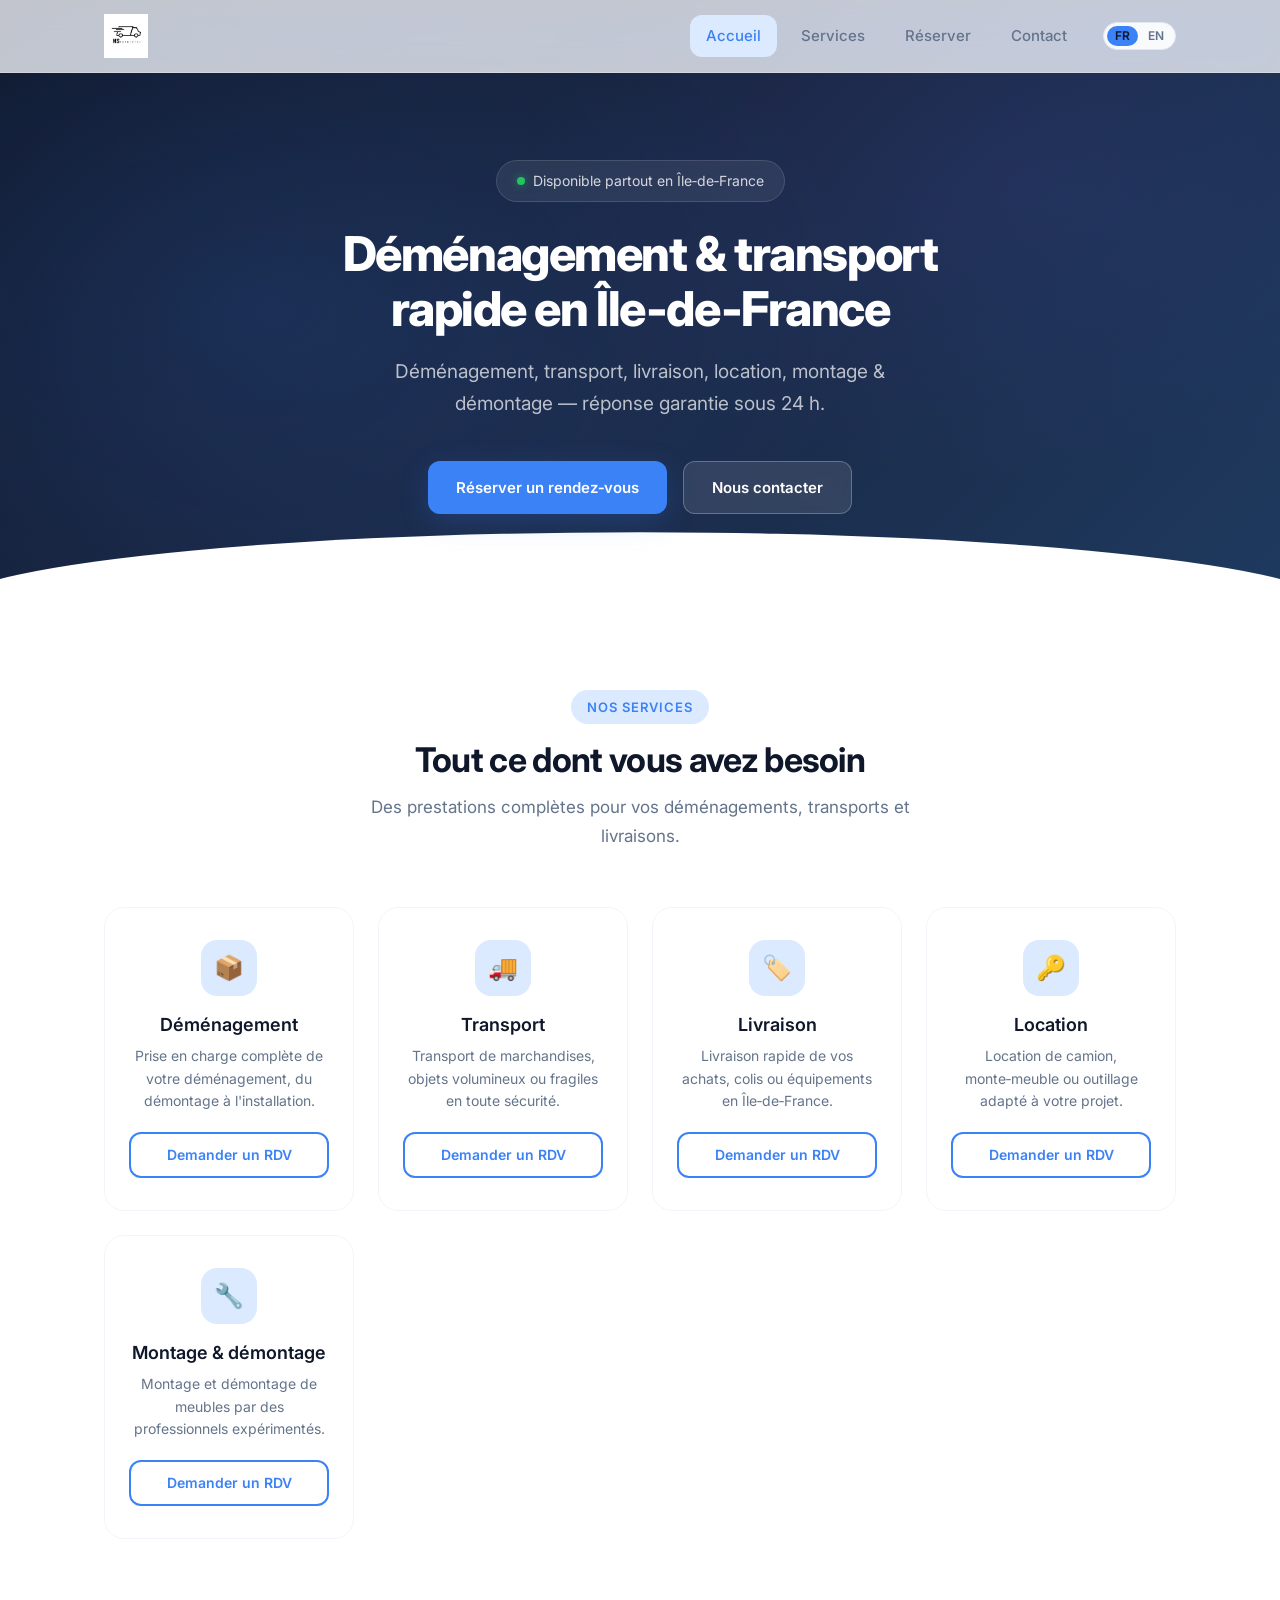
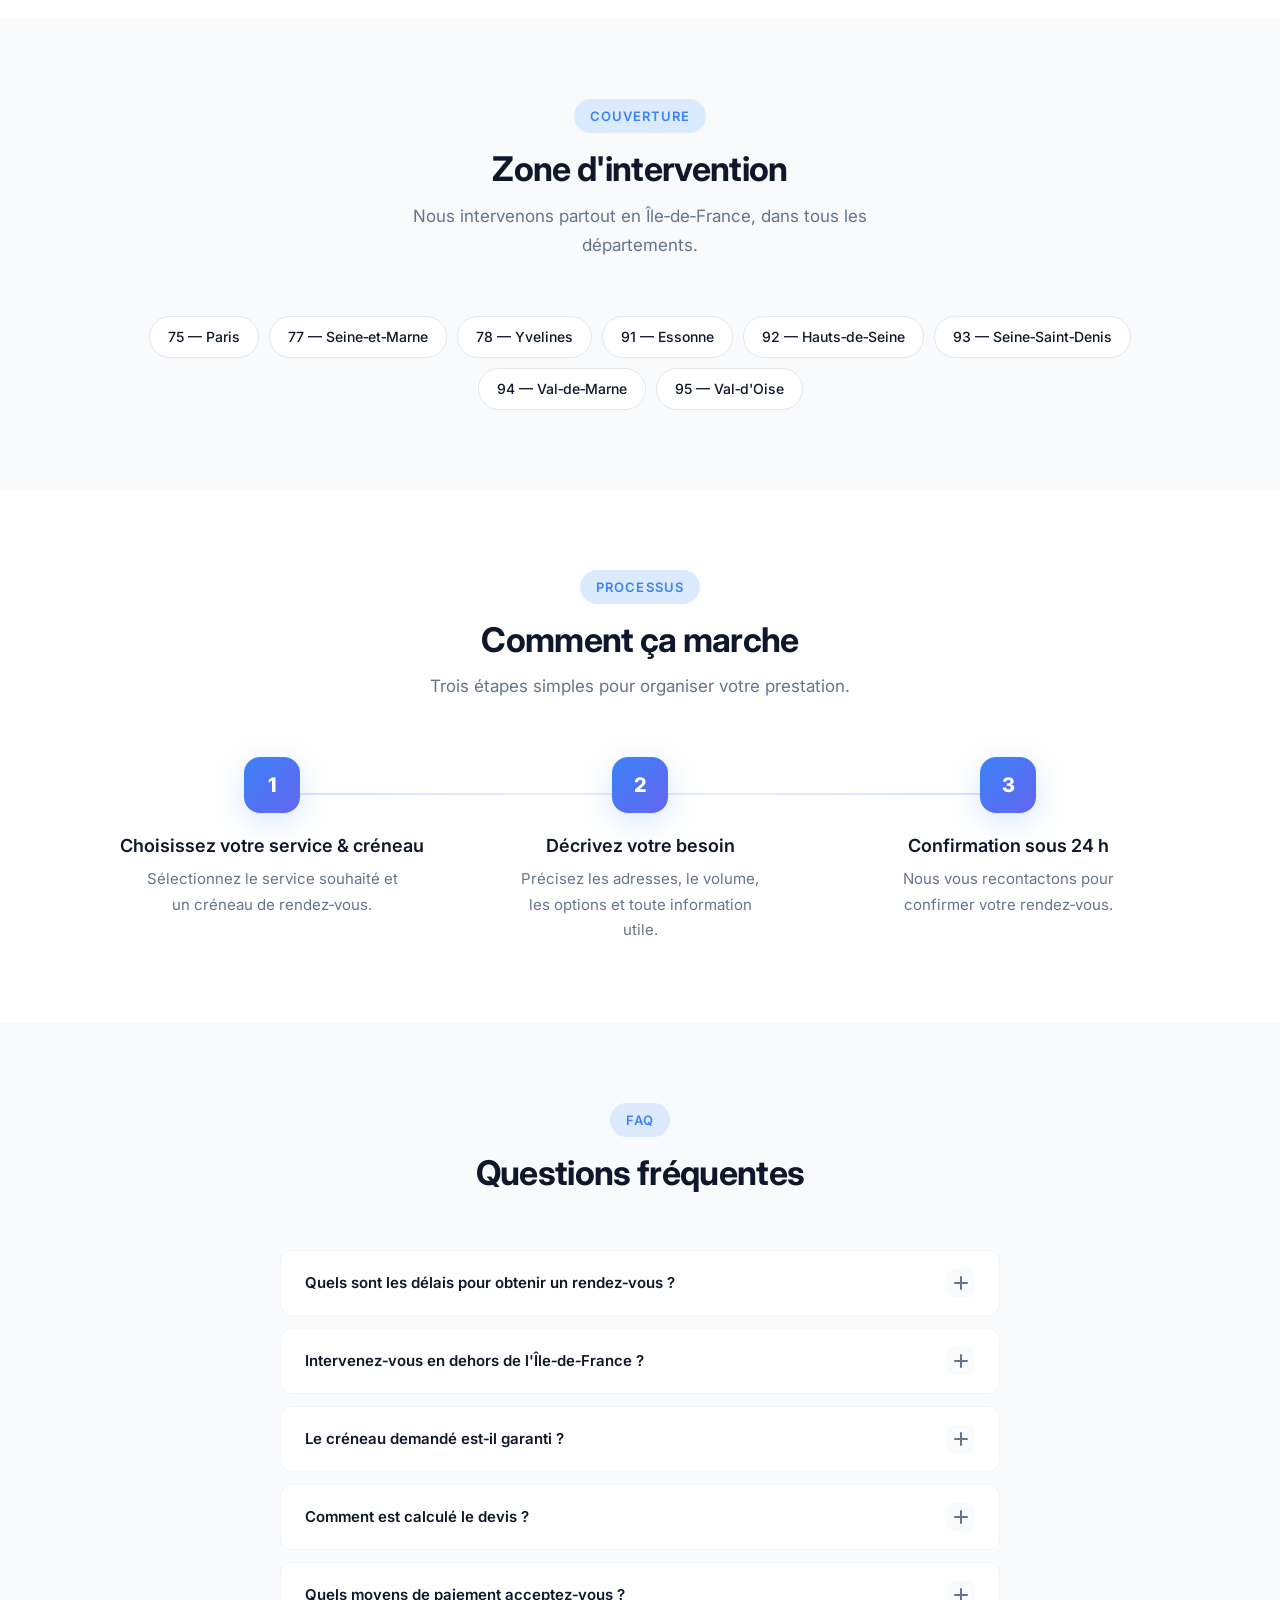
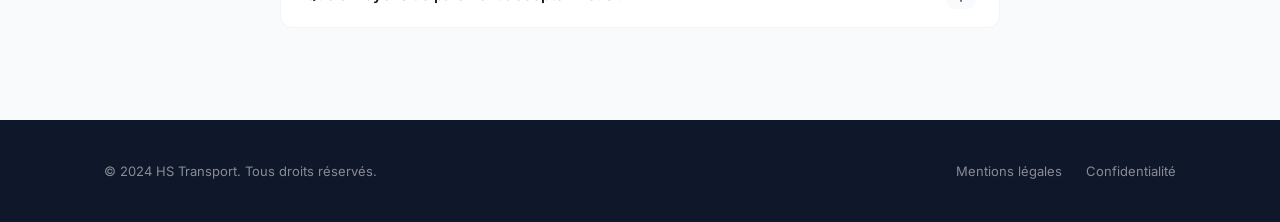
==== commit bc6a776d: "feat: ajout du logo image HS Transport dans le header Co-Authored-By: Oz <oz-agent@warp.dev>" ====
--- a/index.html
+++ b/index.html
@@ -15,7 +15,7 @@
   <!-- ====== HEADER ====== -->
   <header class="header" role="banner">
     <div class="container">
-      <a href="index.html" class="logo" aria-label="Accueil">HS<span>Transport</span></a>
+      <a href="index.html" class="logo" aria-label="Accueil"><img src="images/logo.png" alt="HS Transport" class="logo-img"></a>
       <nav class="nav" id="mainNav" role="navigation" aria-label="Navigation principale">
         <a href="index.html" class="active" data-i18n="nav.home">Accueil</a>
         <a href="#services" data-i18n="nav.services">Services</a>
--- a/css/style.css
+++ b/css/style.css
@@ -4,10 +4,10 @@
 
 /* ---------- VARIABLES ---------- */
 :root {
-  --accent: #84cc16;
-  --accent-hover: #65a30d;
-  --accent-light: #ecfccb;
-  --accent-glow: rgba(132, 204, 22, 0.25);
+  --accent: #3b82f6;
+  --accent-hover: #2563eb;
+  --accent-light: #dbeafe;
+  --accent-glow: rgba(59, 130, 246, 0.25);
   --text: #0f172a;
   --text-light: #64748b;
   --text-muted: #94a3b8;
@@ -24,7 +24,7 @@
   --shadow: 0 4px 16px rgba(0,0,0,0.06);
   --shadow-md: 0 8px 30px rgba(0,0,0,0.08);
   --shadow-lg: 0 20px 50px rgba(0,0,0,0.12);
-  --shadow-accent: 0 8px 30px rgba(132,204,22,0.2);
+  --shadow-accent: 0 8px 30px rgba(59,130,246,0.2);
   --max-w: 1120px;
   --font: 'Inter', -apple-system, BlinkMacSystemFont, 'Segoe UI', sans-serif;
   --transition: 0.3s cubic-bezier(0.4, 0, 0.2, 1);
@@ -101,13 +101,13 @@
   white-space: nowrap; position: relative;
 }
 .btn-primary {
-  background: var(--accent); color: var(--bg-dark);
+  background: var(--accent); color: #fff;
   box-shadow: var(--shadow-accent);
 }
 .btn-primary:hover {
   background: var(--accent-hover); color: #fff;
   transform: translateY(-2px);
-  box-shadow: 0 12px 35px rgba(132,204,22,0.3);
+  box-shadow: 0 12px 35px rgba(59,130,246,0.3);
 }
 .btn-outline {
   background: transparent; color: var(--accent);
@@ -160,6 +160,7 @@
 }
 .logo:hover { text-decoration: none; color: var(--text); }
 .logo span { color: var(--accent); }
+.logo-img { height: 44px; width: auto; display: block; }
 
 .nav { display: flex; align-items: center; gap: 0.5rem; }
 .nav a {
@@ -194,7 +195,7 @@
 /* ---------- HERO (Gradient sombre) ---------- */
 .hero {
   padding: 10rem 0 6rem;
-  background: linear-gradient(135deg, var(--bg-dark) 0%, #1a2e1f 50%, #1e3a2a 100%);
+  background: linear-gradient(135deg, var(--bg-dark) 0%, #1a2744 50%, #1e3a5f 100%);
   position: relative;
   overflow: hidden;
 }
@@ -202,8 +203,8 @@
   content: '';
   position: absolute; inset: 0;
   background:
-    radial-gradient(ellipse 600px 400px at 20% 50%, rgba(132,204,22,0.15), transparent),
-    radial-gradient(ellipse 500px 300px at 80% 30%, rgba(163,230,53,0.1), transparent);
+    radial-gradient(ellipse 600px 400px at 20% 50%, rgba(59,130,246,0.15), transparent),
+    radial-gradient(ellipse 500px 300px at 80% 30%, rgba(99,102,241,0.1), transparent);
 }
 .hero::after {
   content: '';
@@ -257,7 +258,7 @@
 .service-card::before {
   content: '';
   position: absolute; top: 0; left: 0; right: 0; height: 3px;
-  background: linear-gradient(90deg, var(--accent), #a3e635);
+  background: linear-gradient(90deg, var(--accent), #818cf8);
   opacity: 0; transition: opacity var(--transition);
 }
 .service-card:hover {
@@ -312,13 +313,13 @@
   content: '';
   position: absolute; top: 36px; left: 15%; right: 15%;
   height: 2px;
-  background: linear-gradient(90deg, var(--accent), #a3e635, var(--accent));
+  background: linear-gradient(90deg, var(--accent), #818cf8, var(--accent));
   opacity: 0.2;
 }
 .step { text-align: center; position: relative; }
 .step-num {
   width: 56px; height: 56px; border-radius: 16px;
-  background: linear-gradient(135deg, var(--accent), #65a30d);
+  background: linear-gradient(135deg, var(--accent), #6366f1);
   color: #fff;
   display: inline-flex; align-items: center; justify-content: center;
   font-size: 1.25rem; font-weight: 800; margin-bottom: 1.25rem;
@@ -363,7 +364,7 @@
 }
 .faq-item.open .faq-question::after {
   background-color: var(--accent-light);
-  background-image: url("data:image/svg+xml,%3Csvg xmlns='http://www.w3.org/2000/svg' width='14' height='14' fill='none' stroke='%2384cc16' stroke-width='2' stroke-linecap='round'%3E%3Cpath d='M1 7h12'/%3E%3C/svg%3E");
+  background-image: url("data:image/svg+xml,%3Csvg xmlns='http://www.w3.org/2000/svg' width='14' height='14' fill='none' stroke='%233b82f6' stroke-width='2' stroke-linecap='round'%3E%3Cpath d='M1 7h12'/%3E%3C/svg%3E");
 }
 .faq-answer {
   max-height: 0; overflow: hidden;
@@ -515,7 +516,7 @@
 
 .contact-badge {
   margin-top: 2rem; padding: 1.25rem 1.5rem;
-  background: linear-gradient(135deg, var(--accent-light), #f7fee7);
+  background: linear-gradient(135deg, var(--accent-light), #ede9fe);
   border-radius: var(--radius);
   border: none;
 }
